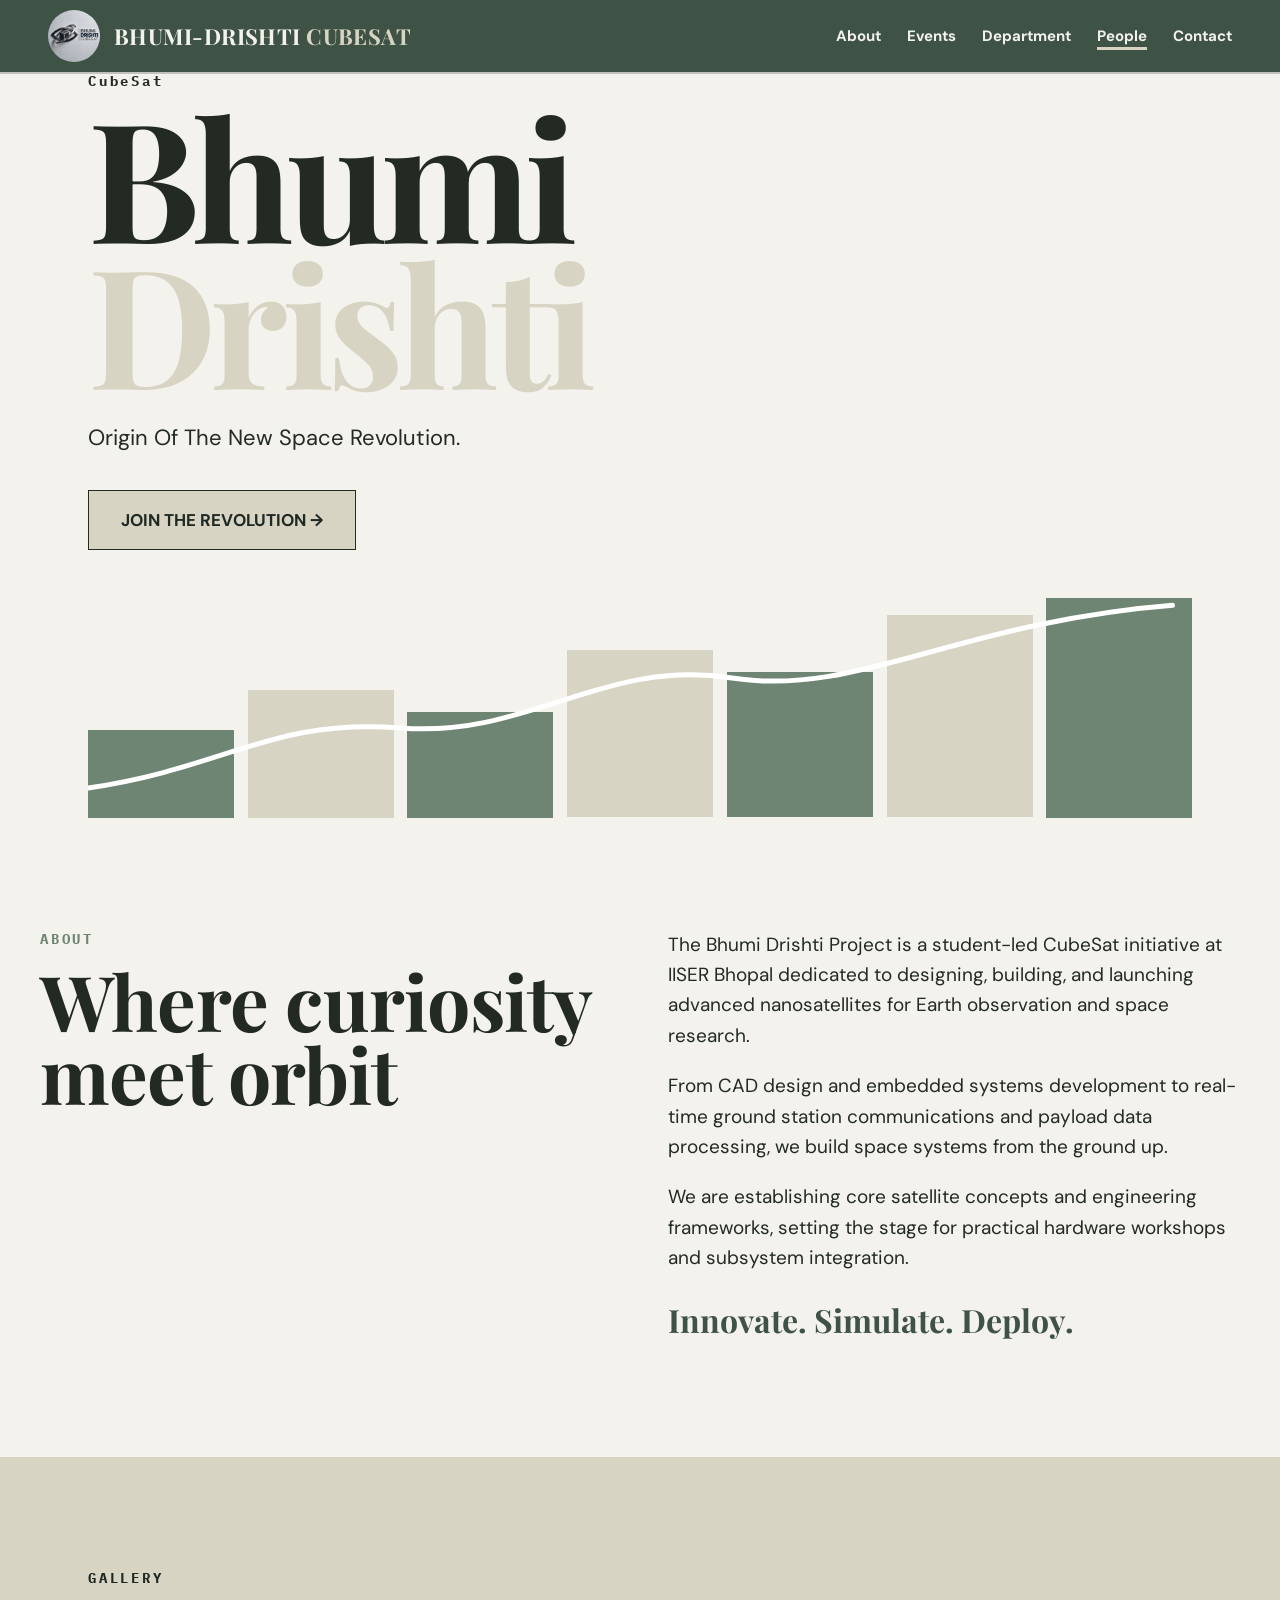
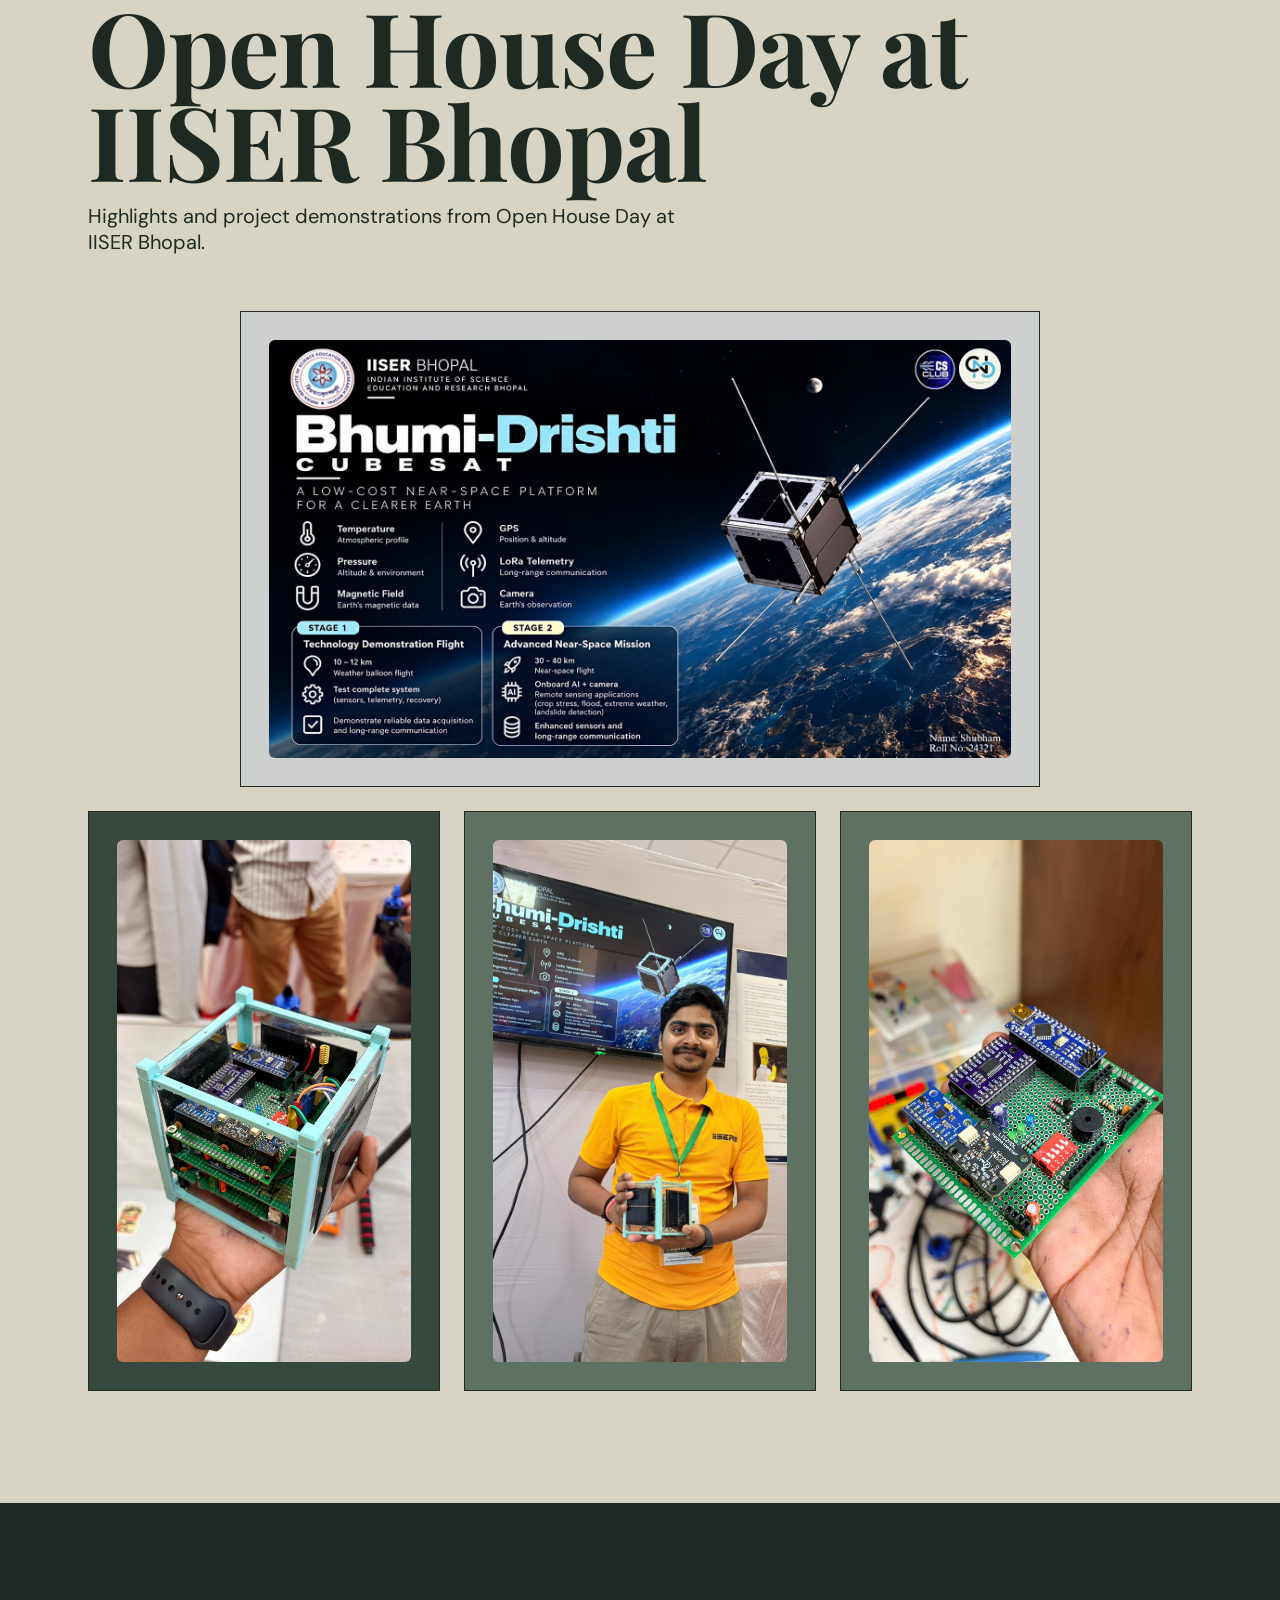
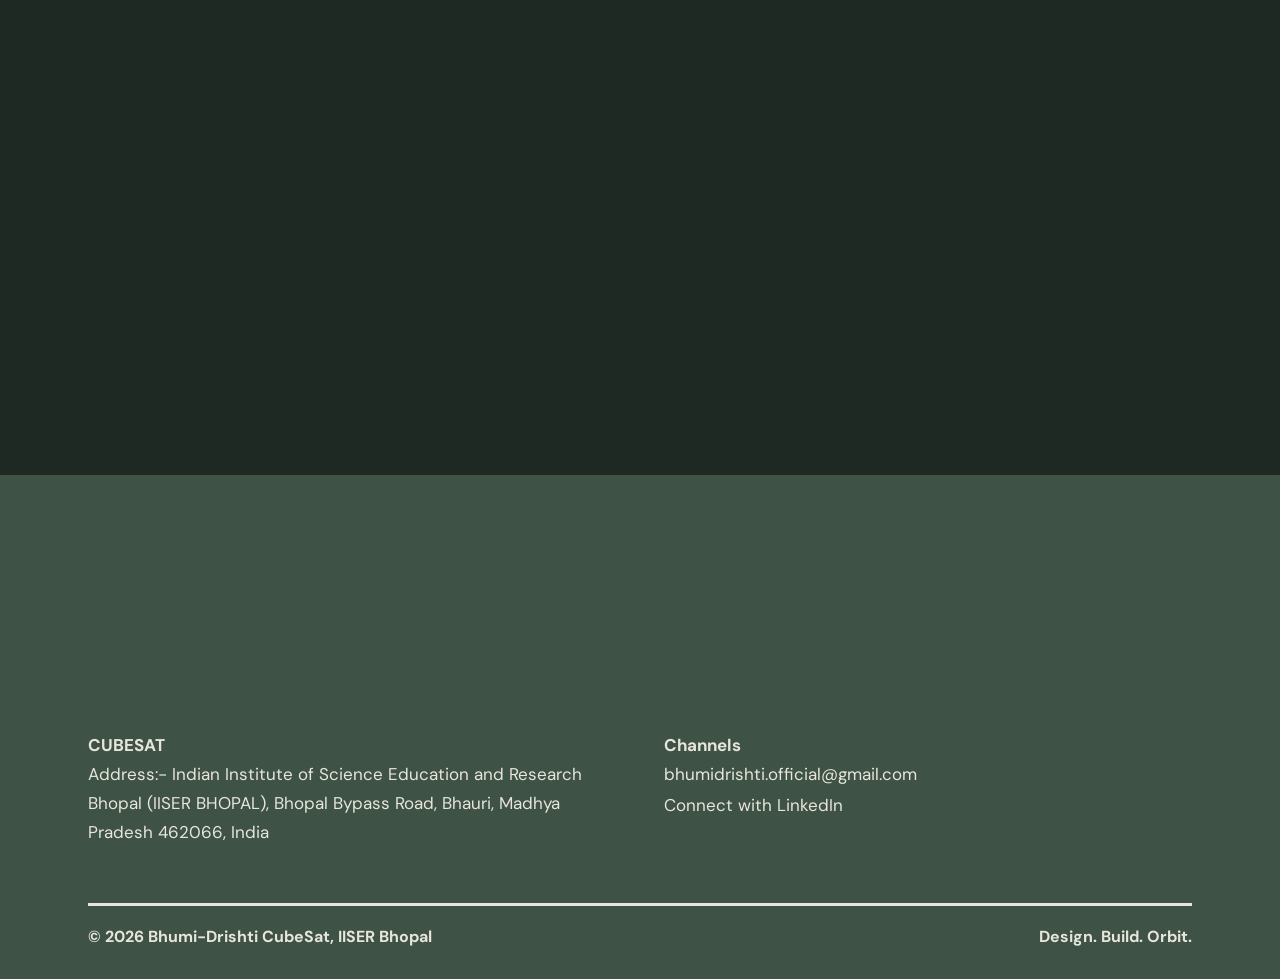
==== index.html @ 4da1ac04 "Refactor navigation bar and update links Updated navigation bar and links for better structure." ====
<!doctype html>
<html lang="en">
<head>
<meta charset="utf-8">
<meta name="viewport" content="width=device-width, initial-scale=1">
<title>Bhumi Drishti | CUBESAT</title>
<meta name="description" content="Official website of the Bhumi Drishti CubeSat Project by the students of IISER Bhopal.">
<link rel="icon" href="bhumidrishtilogo.png">
<link rel="preconnect" href="https://fonts.googleapis.com">
<link rel="stylesheet" href="https://fonts.googleapis.com/css2?family=DM+Sans:wght@400;500;700&family=IBM+Plex+Mono:wght@500;600&family=Playfair+Display:wght@700;900&display=swap">
<link rel="stylesheet" href="style.css?v=6">
</head>
<body>
<div id="page">
<header class="nav-bar">
  <a class="brand" href="index.html"><img src="bhumidrishtilogo.png" alt="Bhumi Drishti CubeSat"><span>BHUMI-DRISHTI <em>CUBESAT</em></span></a>
  <button id="burger" class="burger" type="button" aria-label="Open menu" aria-expanded="false" aria-controls="siteNav"><span></span><span></span><span></span></button>
  <nav class="nav" id="siteNav">
    <a href="index.html#about">About</a><a href="index.html#initiatives">Events</a><a href="index.html#department">Department</a><a href="people.html" class="active" aria-current="page">People</a><a href="#contact">Contact</a>
  </nav>
</header>

<main id="top">
  <div class="wrap">
    <div class="eyebrow">CubeSat</div>
    <h1><span class="h1a">Bhumi</span><br><span class="h1a accent">Drishti</span></h1>
    <p class="lead">Origin Of The New Space Revolution.</p>
    <a class="btn" href="#about">JOIN THE REVOLUTION →</a>
  </div>
  <div class="chart wrap" aria-hidden="true">
    <i style="--bh:40%"></i><i style="--bh:58%"></i><i style="--bh:48%"></i><i style="--bh:76%"></i><i style="--bh:66%"></i><i style="--bh:92%"></i><i style="--bh:100%"></i>
    <svg viewBox="0 0 1200 220" preserveAspectRatio="none"><path d="M0 190 C150 170 200 120 340 130 S560 60 700 80 S950 20 1200 6" fill="none" stroke-width="5" stroke-linecap="round"/></svg>
  </div>
</section>


<section id="about" class="sec wrap about">
  <div class="rv">
    <div class="eyebrow red">ABOUT</div>
    <h2>Where curiosity meet orbit</mark></h2>
  </div>
  <div class="rv copy">
    <p>The Bhumi Drishti Project is a student-led CubeSat initiative at IISER Bhopal dedicated to designing, building, and launching advanced nanosatellites for Earth observation and space research.</p>
    <p>From CAD design and embedded systems development to real-time ground station communications and payload data processing, we build space systems from the ground up.</p>
    <p>We are establishing core satellite concepts and engineering frameworks, setting the stage for practical hardware workshops and subsystem integration.</p>
    <p class="slogan">Innovate. Simulate. Deploy.</p>
  </div>
</section>

<section id="initiatives" class="sec band-accent">
        <div class="wrap">
          <div class="eyebrow rv">GALLERY</div>
          <h2 class="big rv">Open House Day at IISER Bhopal</h2>
          <p class="rv sub">Highlights and project demonstrations from Open House Day at IISER Bhopal.</p>
          <div class="grid">
            <div class="card rv k0" style="grid-column: 1 / -1; justify-self: center; max-width: 800px; width: 100%;">
              <img src="openhouse01.png" alt="Bhumi Drishti CubeSat display at IISER Bhopal Open House Day" style="width: 100%; height: auto; border-radius: 6px;">
            </div>
            <div class="card rv k1">
              <img src="openhouse02.png" alt="Open House Day exhibit photo 2" style="width: 100%; height: auto; border-radius: 6px;">
            </div>
            <div class="card rv k2">
              <img src="openhouse03.png" alt="Open House Day exhibit photo 3" style="width: 100%; height: auto; border-radius: 6px;">
            </div>
            <div class="card rv k2">
              <img src="openhouse04.png" alt="Open House Day exhibit photo 4" style="width: 100%; height: auto; border-radius: 6px;">
            </div>
          </div>
      </section>

<section id="department" class="sec band-dark">
  <div class="wrap dept">
   <div class="rv">
          <div class="eyebrow gold">DEPARTMENT</div>
          <h2>EECS at <span class="hot">IISER Bhopal</span></h2>
          <p>Supporting advanced student projects and technical research, the department encourages practical engineering innovation from foundational design to hardware implementation.</p>
          <p>It provides specialized training and research opportunities in computer science, electronics, signal processing, and space technology applications.</p>
          <a class="btn alt" href="https://eecs.iiserb.ac.in/">OFFICIAL DEPARTMENT SITE →</a>
        </div>
      </div>
    </section>
</main>

<footer id="contact" class="foot">
      <div class="wrap">
        <div class="rv hello">
          <div class="big">Bhumi Drishti</div>
          <img src="bhumidrishtilogo.png" alt="Bhumi Drishti project logo">
        </div>
        <div class="cols">
          <div><strong>CUBESAT</strong><br>Address:- Indian Institute of Science Education and Research Bhopal (IISER BHOPAL), Bhopal Bypass Road, Bhauri, Madhya Pradesh 462066, India</div>
          <div class="links">
            <strong>Channels</strong>
            <a href="bhumidrishti.official@gmail.com">bhumidrishti.official@gmail.com</a>
            <a href="https://www.linkedin.com/company/bhumi-drishti-cubesat/home/">Connect with LinkedIn</a>
          </div>
        </div>
        <div class="legal">
          <span>© 2026 Bhumi-Drishti CubeSat, IISER Bhopal</span>
          <span>Design. Build. Orbit.</span>
        </div>
      </div>
    </footer>
</div>
<script>
/* Burger menu: self-contained so it works regardless of script.js version */
(function () {
  var burger = document.getElementById('burger');
  var nav = document.getElementById('siteNav');
  if (!burger || !nav) return;
  function setMenu(open) {
    burger.classList.toggle('open', open);
    nav.classList.toggle('open', open);
    burger.setAttribute('aria-expanded', open ? 'true' : 'false');
    burger.setAttribute('aria-label', open ? 'Close menu' : 'Open menu');
  }
  burger.addEventListener('click', function () { setMenu(!nav.classList.contains('open')); });
  nav.addEventListener('click', function (e) { if (e.target.closest && e.target.closest('a')) setMenu(false); });
  document.addEventListener('keydown', function (e) { if (e.key === 'Escape') setMenu(false); });
  window.addEventListener('resize', function () { if (window.innerWidth > 800) setMenu(false); });
})();
</script>
<script src="script.js?v=6"></script>
</body>
</html>
---- style.css ----
/* ===== Tokens: Sage & Sand ===== */
:root{
  --bg:#F3F2EC;--ink:#232A24;--p:#3E5245;--pt:#F3F2EC;--a:#D8D4C3;--h:#6F8574;--ht:#fff;--d:#1F2923;--dt:#E8E6DC;
  --fbg:#3E5245;--fbt:#E8E6DC;--sc:rgba(35,42,36,.22);
  --fd:'Playfair Display',Georgia,serif;--fb:'DM Sans',system-ui,sans-serif;--fm:'IBM Plex Mono',ui-monospace,monospace;
  --bw:1px;--tr:-.01em;--dw:700;
  --eo:cubic-bezier(.23,1,.32,1);--eio:cubic-bezier(.77,0,.175,1);--drawer:cubic-bezier(.32,.72,0,1);
}

/* ===== Base ===== */
*{box-sizing:border-box}
html{scroll-behavior:smooth;scroll-padding-top:84px}
body{margin:0;font-family:var(--fb);background:var(--bg);color:var(--ink)}
#page{overflow-x:clip}
a{color:inherit}
:focus-visible{outline:3px solid var(--a);outline-offset:3px}
.wrap{max-width:1200px;margin:0 auto;padding:0 48px}
.eyebrow{font-family:var(--fm);font-weight:700;letter-spacing:.2em;font-size:14px}
.eyebrow.red{color:var(--h)}.eyebrow.gold{color:var(--a)}
h1,h2,h3{font-family:var(--fd);font-weight:var(--dw);letter-spacing:var(--tr);margin:0}
.sec{padding:112px 0}

/* ===== Press feedback (every pressable element) ===== */
.btn,.plinks a,.burger{transition:transform 160ms var(--eo),background-color 150ms ease,color 150ms ease}
.btn:active,.plinks a:active,.burger:active{transform:scale(.97)}

/* ===== Nav ===== */
.nav-bar{position:sticky;top:0;z-index:100;background:var(--p);color:var(--pt);padding:10px 48px;display:flex;flex-wrap:wrap;gap:12px;align-items:center;justify-content:space-between;box-shadow:0 2px 0 rgba(0,0,0,.2)}
.brand{display:flex;align-items:center;gap:14px;text-decoration:none;font-family:var(--fd);font-weight:var(--dw);font-size:22px;letter-spacing:.02em}
.brand img{width:52px;height:52px;border-radius:50%;display:block}
.brand em{color:var(--a);font-style:normal}
.nav{display:flex;flex-wrap:wrap;gap:26px;align-items:center;font-weight:700;font-size:15px}
.nav a{text-decoration:none;position:relative}
.nav a::after{content:"";position:absolute;left:0;bottom:-4px;height:3px;width:100%;background:var(--a);transform:scaleX(0);transform-origin:left;transition:transform 150ms var(--eo)}
.nav a.active::after{transform:scaleX(1)}
.burger{display:none;width:48px;height:48px;padding:0;background:transparent;border:var(--bw) solid currentColor;color:inherit;cursor:pointer;flex-direction:column;justify-content:center;align-items:center;gap:6px}
.burger span{display:block;width:24px;height:3px;background:currentColor;transition:transform 200ms var(--eo),opacity 120ms ease}
.burger.open span:nth-child(1){transform:translateY(9px) rotate(45deg)}
.burger.open span:nth-child(2){opacity:0}
.burger.open span:nth-child(3){transform:translateY(-9px) rotate(-45deg)}

/* ===== Hero ===== */
.hero {
    background: var(--p);
    color: var(--pt);
    position: relative;
    padding: 72px 0 0;
    overflow: hidden;
}

.hero-logo {
    position: absolute;
    right: 20px;
    top: 50%;
    transform: translateY(-50%);
    width: clamp(220px, 25vw, 380px);
    height: clamp(220px, 25vw, 380px);
    border-radius: 50%;
    border: 8px solid var(--h);
    overflow: hidden;
    z-index: 1;
}

.hero-logo {
  display: none;
}

.hero .wrap {
    position: relative;
    z-index: 2;
}

h1 {
    margin-top: 12px;
    font-size: clamp(64px, 13vw, 184px);
    line-height: .88;
    letter-spacing: -.04em;
}

.accent {
    color: var(--a);
}

.h1a {
    display: inline-block;
    animation: rise 700ms var(--eo) both;
}

.h1a.accent {
    animation-delay: 80ms;
}

.lead {
    max-width: 560px;
    font-size: 22px;
    line-height: 1.4;
    margin: 28px 0 36px;
    animation: rise 700ms var(--eo) 160ms both;
}

.hero .btn {
    animation: rise 700ms var(--eo) 240ms both;
}

.btn {
    display: inline-block;
    background: var(--a);
    color: var(--d);
    font-weight: 700;
    padding: 18px 32px;
    border: var(--bw) solid var(--ink);
    text-decoration: none;
    font-size: 17px;
}

.btn.alt {
    background: var(--p);
    color: var(--pt);
    border-color: var(--a);
    padding: 16px 28px;
    font-size: 15px;
}

.chart {
    position: relative;
    margin-top: 48px;
    height: 220px;
    display: flex;
    align-items: flex-end;
    gap: 14px;
}

.chart i {
    flex: 1;
    height: var(--bh);
    background: var(--h);
    transform-origin: bottom;
    animation: grow 800ms var(--eo) both;
}

.chart i:nth-child(even) {
    background: var(--a);
}

.chart i:nth-child(2) { animation-delay: 60ms; }
.chart i:nth-child(3) { animation-delay: 120ms; }
.chart i:nth-child(4) { animation-delay: 180ms; }
.chart i:nth-child(5) { animation-delay: 240ms; }
.chart i:nth-child(6) { animation-delay: 300ms; }
.chart i:nth-child(7) { animation-delay: 360ms; }

.chart svg {
    position: absolute;
    inset: 0 48px;
    width: calc(100% - 96px);
    height: 100%;
}

.chart path {
    stroke: #fff;
    stroke-dasharray: 1200;
    stroke-dashoffset: 1200;
    animation: draw 1800ms var(--eio) 500ms forwards;
}
/* ===== About ===== */
.about{display:flex;flex-wrap:wrap;gap:56px}
.about>div{flex:1 1 360px}
h2{font-size:clamp(44px,6vw,96px);line-height:.95;margin-top:16px}
mark{background:var(--a);color:var(--d);padding:0 10px}
.copy{font-size:19px;line-height:1.6}
.copy p{margin:0 0 20px}
.copy .slogan{font-family:var(--fd);font-weight:var(--dw);font-size:32px;color:var(--p);margin:0}

/* ===== Initiatives ===== */
.band-accent{background:var(--a);color:var(--d)}
.big{font-family:var(--fd);font-weight:var(--dw);font-size:clamp(48px,8vw,120px);line-height:.92;letter-spacing:var(--tr);margin:12px 0 16px}
.sub{font-size:20px;max-width:620px;margin:0 0 56px}
.grid{display:grid;grid-template-columns:repeat(auto-fit,minmax(260px,1fr));gap:24px}
.card,.pcard{position:relative;isolation:isolate;border:var(--bw) solid var(--ink);transition:transform 200ms var(--eo)}
.card::before,.pcard::before{content:"";position:absolute;inset:0;z-index:-1;background:var(--sc);transition:transform 200ms var(--eo)}
.card{padding:28px;min-height:230px;display:flex;flex-direction:column;gap:10px}
.card small{font-family:var(--fm);font-weight:700;font-size:13px;letter-spacing:.14em}
.card h3{font-size:30px;line-height:1}
.card p{margin:0;font-size:16px;line-height:1.5}
.k0{background:#fff;color:var(--ink)}.k1{background:var(--p);color:var(--pt)}.k2{background:var(--h);color:var(--ht)}.k3{background:var(--d);color:var(--a)}

/* ===== Department ===== */
.band-dark{background:var(--d);color:var(--dt)}
.dept{display:flex;flex-wrap:wrap;gap:56px;align-items:center}
.dept>div{flex:1 1 360px}
.dept h2{margin-bottom:24px}.hot{color:var(--h)}
.dept p{font-size:18px;line-height:1.6;margin:0 0 16px}.dept .btn{margin-top:16px}
.stats{display:grid;grid-template-columns:repeat(2,minmax(0,1fr));gap:20px}
.stat{padding:32px 24px;font-weight:700}
.stat b{display:block;font-family:var(--fd);font-weight:var(--dw);font-size:56px;line-height:1}
.s1{background:var(--a);color:var(--d)}.s2{background:var(--h);color:var(--ht)}
.s3{background:var(--p);color:var(--pt);grid-column:span 2}

/* ===== Footer ===== */
.foot{background:var(--fbg);color:var(--fbt);padding:88px 0 32px}
.hello{display:flex;flex-wrap:wrap;align-items:center;gap:32px}
.hello .big{margin:0;font-size:clamp(56px,10vw,150px);line-height:.9;letter-spacing:-.04em}
.hello img{width:120px;height:120px;border-radius:50%;border:4px solid currentColor;animation:spin 40s linear infinite}
.cols{display:flex;flex-wrap:wrap;gap:48px;margin-top:48px;font-size:17px;line-height:1.7}
.cols>div{flex:1 1 260px}
.links{display:flex;flex-direction:column}
.links a{text-decoration:none;width:max-content;border-bottom:2px solid transparent;transition:border-color 150ms ease}
.legal{margin-top:56px;padding-top:20px;border-top:3px solid currentColor;display:flex;flex-wrap:wrap;justify-content:space-between;gap:12px;font-weight:700}

/* ===== People ===== */
.page-hero{background:var(--p);color:var(--pt);padding:88px 0 72px;overflow:hidden}
.page-hero h1{font-size:clamp(72px,16vw,220px)}
.grp{padding-top:88px}
.gt{font-size:clamp(36px,5vw,64px);margin:0 0 32px;padding-bottom:12px;border-bottom:var(--bw) solid var(--ink)}
.pgrid{display:grid;grid-template-columns:repeat(auto-fill,minmax(260px,1fr));gap:24px}
.pgrid.one{grid-template-columns:minmax(0,1fr)}
.pgrid.two{grid-template-columns:repeat(auto-fit,minmax(340px,1fr))}
.pcard{background:#fff;display:flex;flex-direction:column}
.pcard.wide{flex-direction:row;flex-wrap:wrap}
.ava{position:relative;aspect-ratio:1/1;overflow:hidden;border-bottom:var(--bw) solid var(--ink);display:flex;align-items:center;justify-content:center;font-family:var(--fd);font-weight:var(--dw);font-size:64px}
.pcard.wide .ava{flex:0 0 220px;border-bottom:0;border-right:var(--bw) solid var(--ink)}
.a0 .ava{background:var(--a);color:var(--d)}.a1 .ava{background:var(--h);color:var(--ht)}.a2 .ava{background:var(--p);color:var(--pt)}
.ava img{position:absolute;inset:0;width:100%;height:100%;object-fit:cover;transition:transform 250ms var(--eo)}
.pbody{padding:22px;display:flex;flex-direction:column;gap:8px;flex:1 1 220px}
.pbody small{font-family:var(--fm);font-weight:700;font-size:12px;letter-spacing:.14em;color:var(--p)}
.pbody h3{font-size:26px;line-height:1.05}
.pbody p{margin:0;font-size:15.5px;line-height:1.5;flex:1;letter-spacing:0;font-family:var(--fb);font-weight:400}
.plinks{display:flex;flex-wrap:wrap;gap:8px;margin-top:8px}
.plinks a{font-weight:700;font-size:13px;text-decoration:none;padding:7px 12px;border:2px solid var(--ink)}
.grp:last-of-type{padding-bottom:112px}

/* ===== Hover: only on devices that really hover ===== */
@media (hover:hover) and (pointer:fine){
  .btn:hover{transform:translate(-3px,-3px)}
  .btn:active{transform:translate(-3px,-3px) scale(.97)}
  .nav a:hover::after{transform:scaleX(1)}
  .card:hover,.pcard:hover{transform:translate(-4px,-4px)}
  .card:hover::before,.pcard:hover::before{transform:translate(8px,8px)}
  .pcard:hover .ava img{transform:scale(1.05)}
  .plinks a:hover{background:var(--ink);color:#fff}
  .links a:hover{border-color:currentColor}
}

/* ===== Scroll reveal (transition, so it can be interrupted) ===== */
.js .rv{opacity:0;transform:translateY(16px);transition:opacity 450ms var(--eo) calc(var(--i,0)*60ms),transform 450ms var(--eo) calc(var(--i,0)*60ms)}
.js .rv.in{opacity:1;transform:none}

@keyframes grow{from{transform:scaleY(.04)}to{transform:scaleY(1)}}
@keyframes draw{to{stroke-dashoffset:0}}
@keyframes spin{to{transform:rotate(360deg)}}
@keyframes rise{from{opacity:0;transform:translateY(32px)}to{opacity:1;transform:none}}
@keyframes fade{from{opacity:0}to{opacity:1}}

/* ===== Small screens: burger panel (transform + opacity only) ===== */
@media (max-width:800px){
  .burger{display:flex;flex:0 0 auto;margin-left:auto}
  .nav-bar{flex-wrap:wrap;align-items:center}
  .brand{flex:1 1 0;min-width:0;font-size:15px;line-height:1.15}
  .brand img{width:44px;height:44px}
  html{scroll-padding-top:72px}
  .nav{position:absolute;top:100%;left:0;right:0;flex-direction:column;align-items:stretch;gap:0;padding:4px 24px 20px;background:var(--p);box-shadow:0 18px 30px rgba(0,0,0,.25);
    transform-origin:top right;opacity:0;transform:translateY(-8px) scale(.98);visibility:hidden;pointer-events:none;
    transition:opacity 150ms var(--eo),transform 150ms var(--eo),visibility 0s 150ms}
  .nav.open{opacity:1;transform:none;visibility:visible;pointer-events:auto;transition:opacity 220ms var(--drawer),transform 220ms var(--drawer),visibility 0s}
  .nav>*{opacity:0;transform:translateY(-6px);transition:opacity 120ms ease,transform 120ms var(--eo)}
  .nav.open>*{opacity:1;transform:none;transition:opacity 220ms var(--eo) var(--d,0ms),transform 220ms var(--eo) var(--d,0ms)}
  .nav>:nth-child(1){--d:40ms}.nav>:nth-child(2){--d:80ms}.nav>:nth-child(3){--d:120ms}.nav>:nth-child(4){--d:160ms}.nav>:nth-child(5){--d:200ms}.nav>:nth-child(6){--d:240ms}
  .nav a{padding:16px 4px;font-size:20px;border-top:2px solid rgba(255,255,255,.25)}
  .nav a::after{display:none}
  .nav   .pcard.wide .ava{flex:1 1 100%;border-right:0;border-bottom:var(--bw) solid var(--ink);aspect-ratio:16/10}
  .pgrid.two{grid-template-columns:minmax(0,1fr)}
}
@media (max-width:700px){.wrap{padding:0 24px}.nav-bar{padding:10px 24px}.hero-logo{width:300px;height:300px;right:-120px}}

/* ===== Reduced motion: keep fades, drop movement ===== */
@media (prefers-reduced-motion:reduce){
  *,*::before,*::after{animation-duration:.01ms!important;animation-iteration-count:1!important}
  html{scroll-behavior:auto}
  .hero-logo img,.hello img{animation:none!important}
  .chart path{stroke-dashoffset:0;animation:none}
  .h1a,.lead,.hero .btn{animation:fade 200ms ease both}
  .js .rv{transform:none;transition:opacity 200ms ease}
  .card:hover,.pcard:hover,.btn:hover{transform:none}
  .card:hover::before,.pcard:hover::before{transform:none}
}
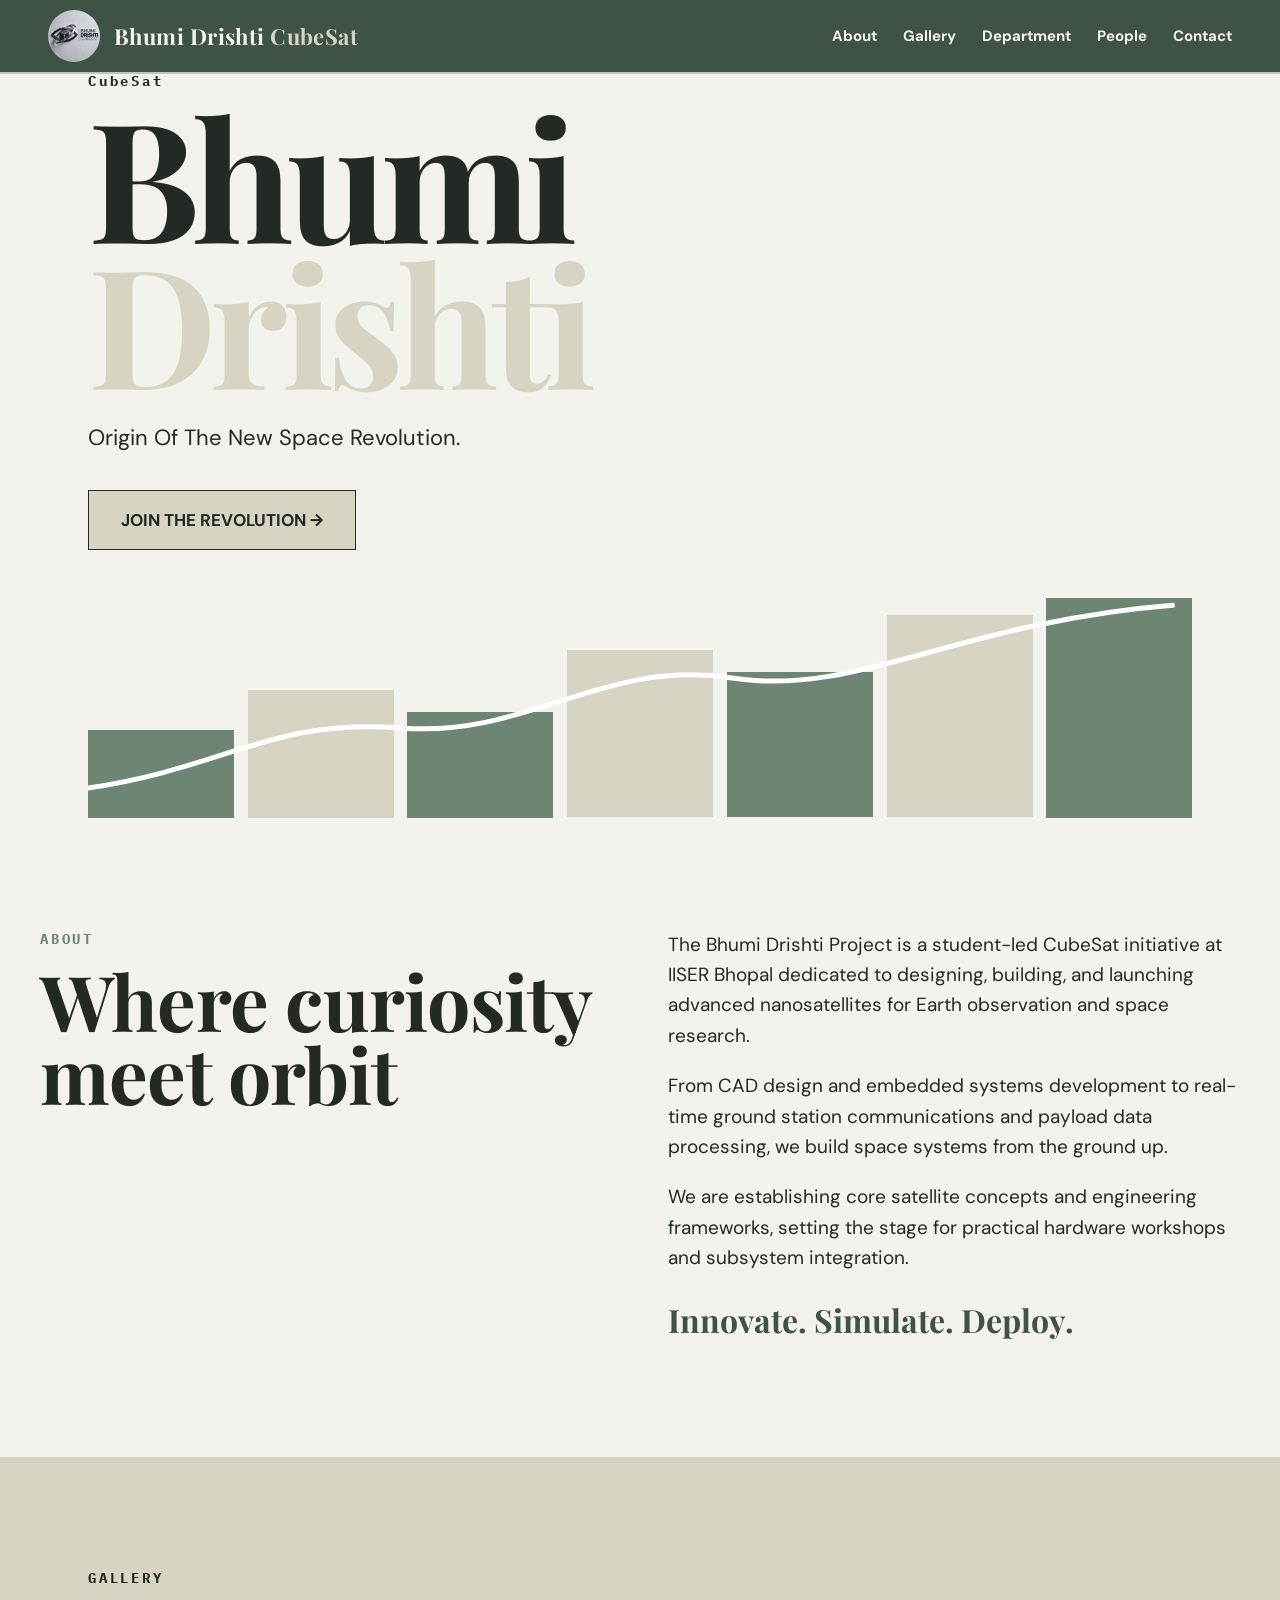
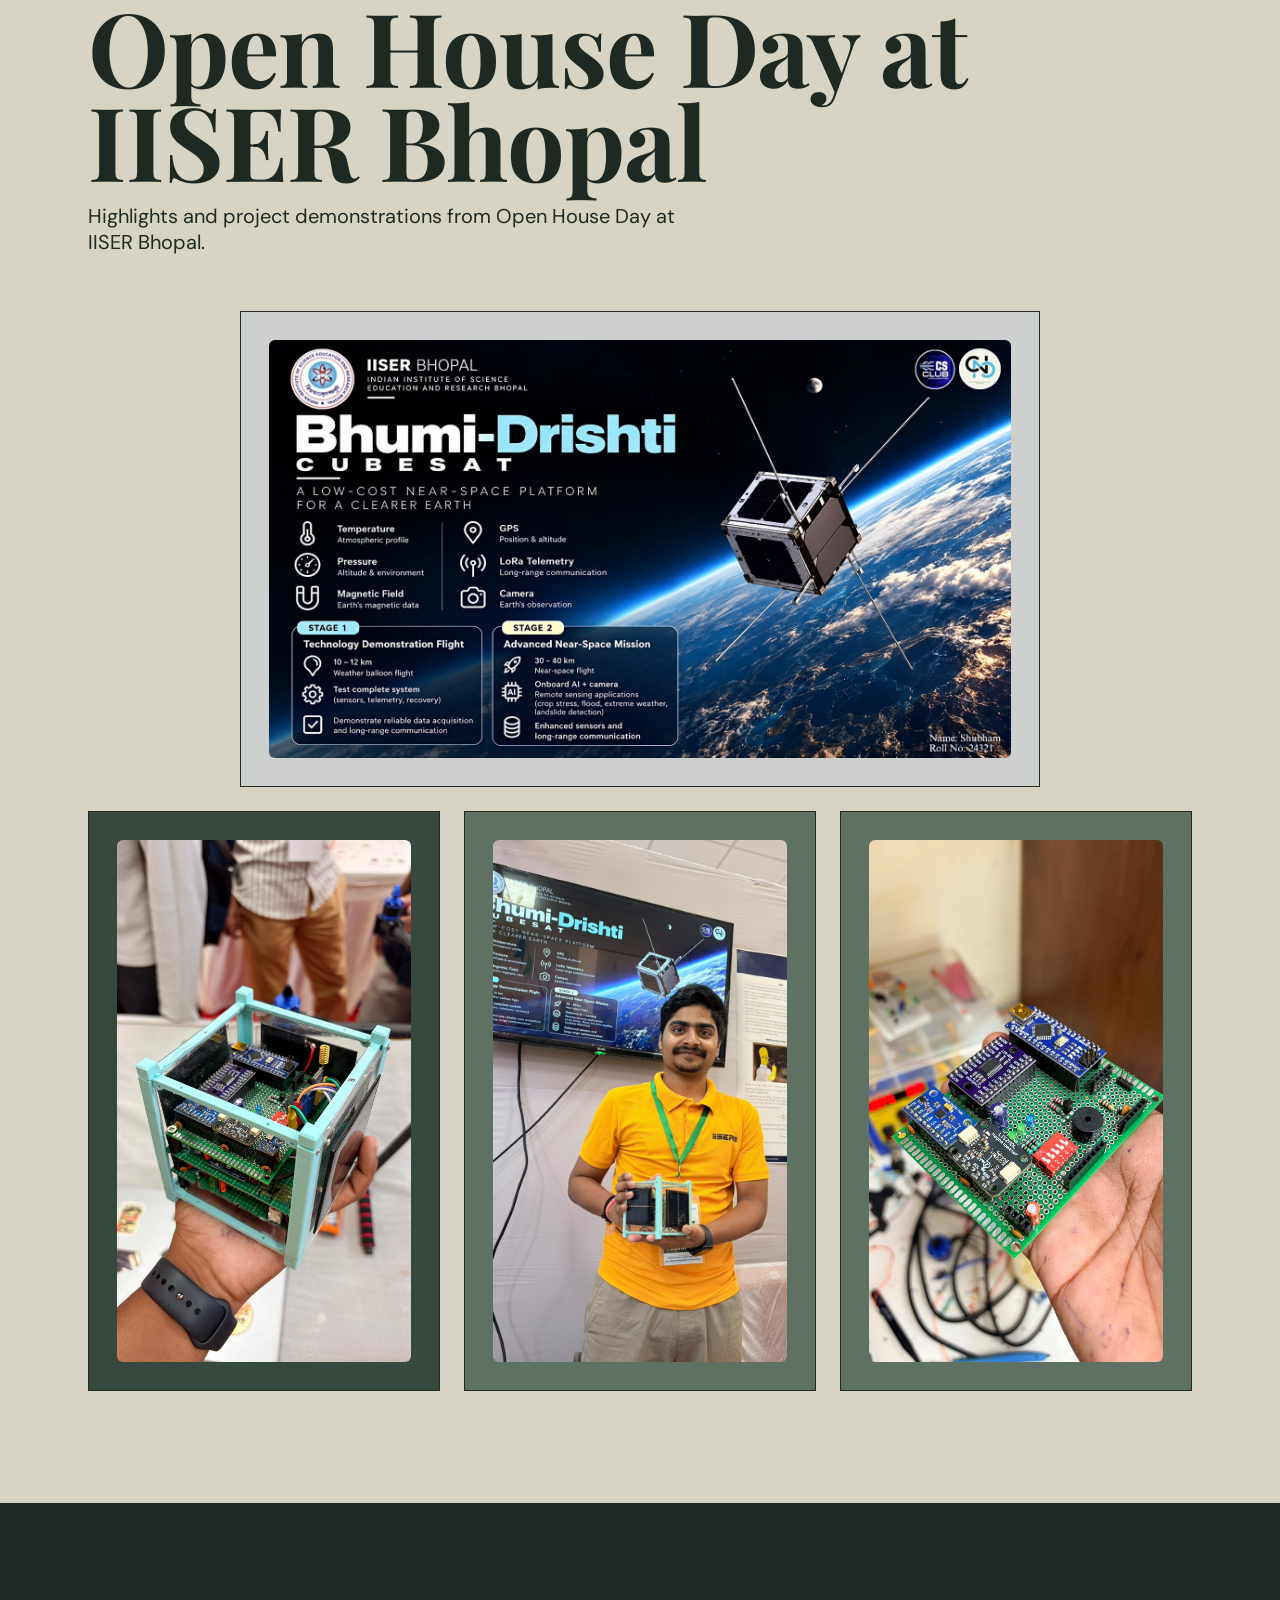
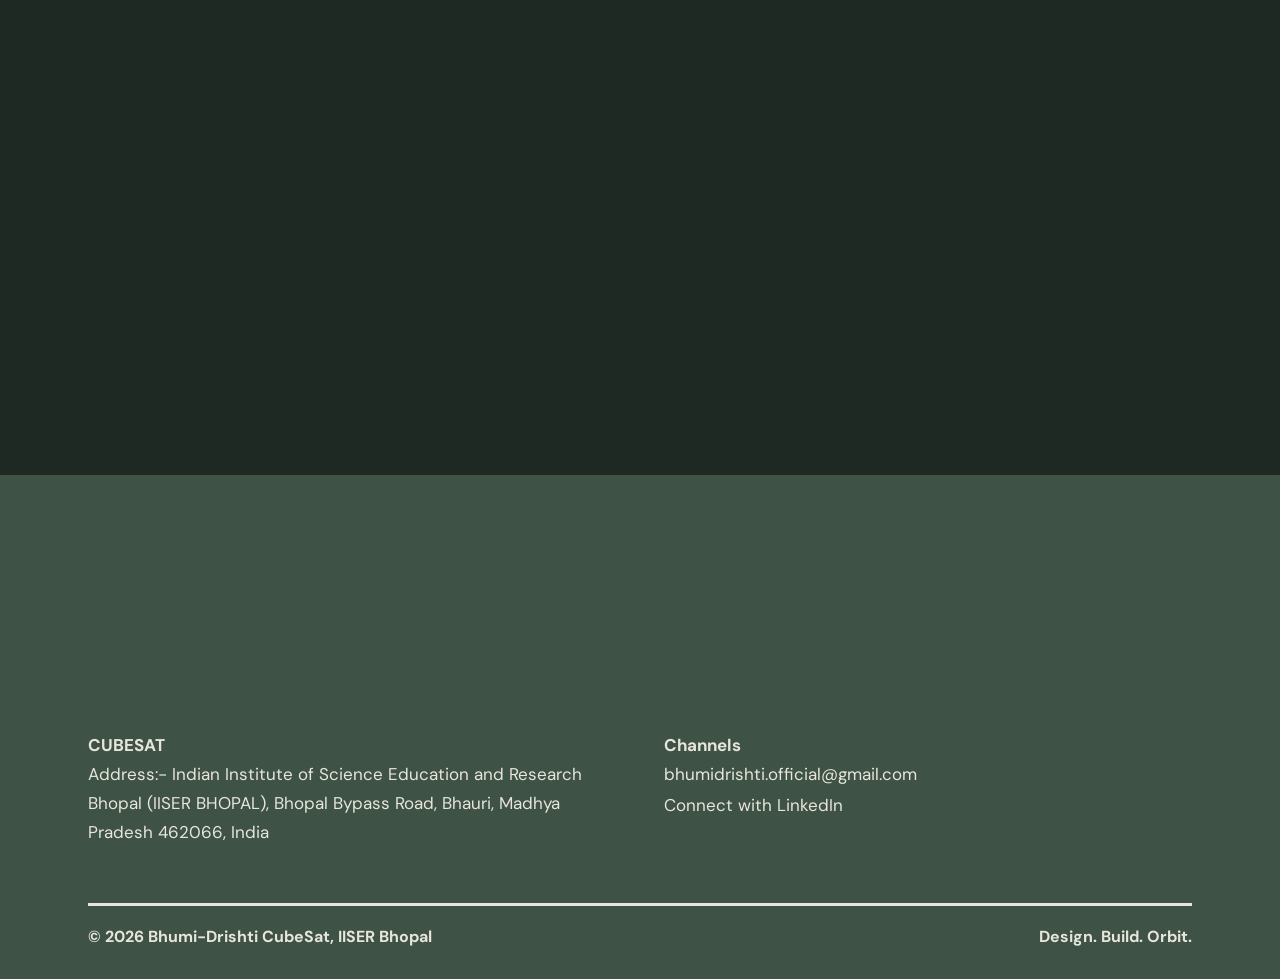
==== commit 22aa9af5: "Update index.html" ====
--- a/index.html
+++ b/index.html
@@ -12,11 +12,12 @@
 </head>
 <body>
 <div id="page">
+
 <header class="nav-bar">
-  <a class="brand" href="index.html"><img src="bhumidrishtilogo.png" alt="Bhumi Drishti CubeSat"><span>BHUMI-DRISHTI <em>CUBESAT</em></span></a>
+  <a class="brand" href="#top"><img src="bhumidrishtilogo.png" alt="Bhumi Drishti CubeSat project IISER logo"><span>Bhumi Drishti <em>CubeSat</em></span></a>
   <button id="burger" class="burger" type="button" aria-label="Open menu" aria-expanded="false" aria-controls="siteNav"><span></span><span></span><span></span></button>
   <nav class="nav" id="siteNav">
-    <a href="index.html#about">About</a><a href="index.html#initiatives">Events</a><a href="index.html#department">Department</a><a href="people.html" class="active" aria-current="page">People</a><a href="#contact">Contact</a>
+    <a href="#about">About</a><a href="#initiatives">Gallery</a><a href="#department">Department</a><a href="people.html">People</a><a href="#contact">Contact</a>
   </nav>
 </header>
 
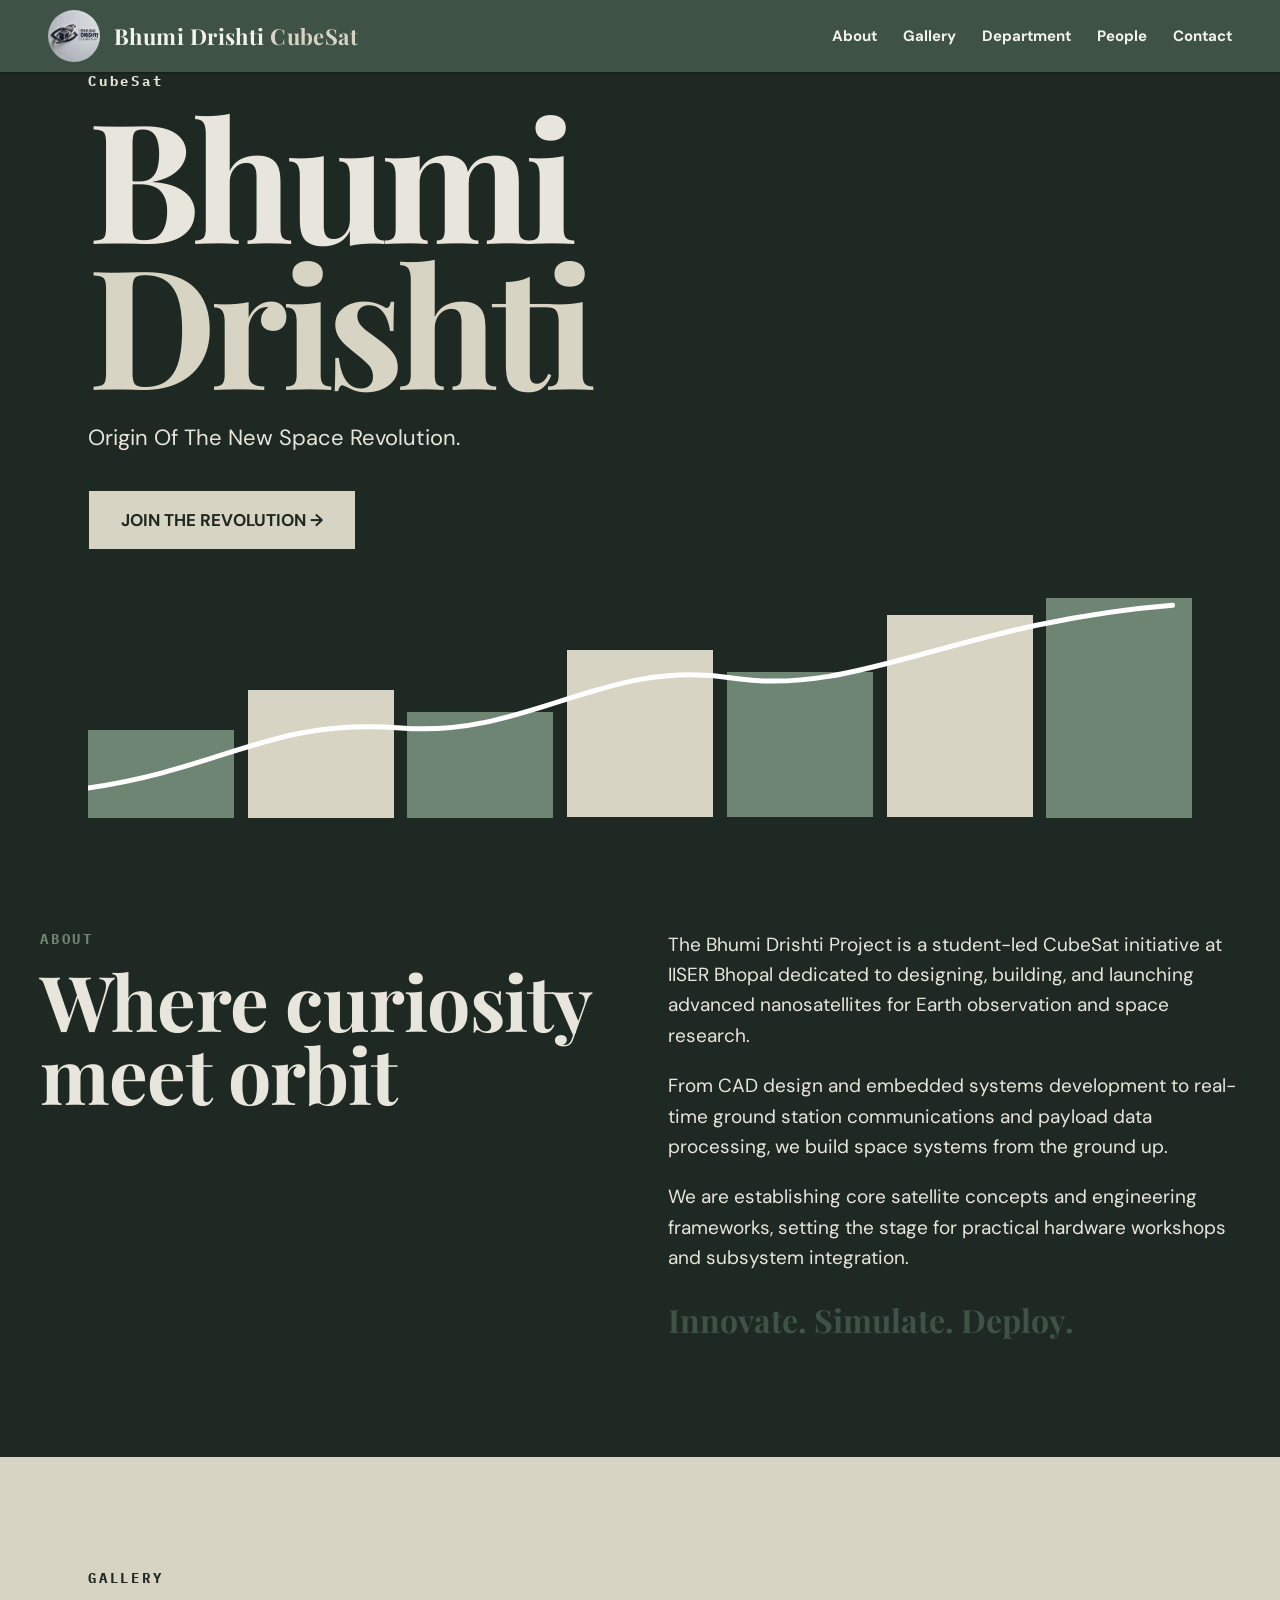
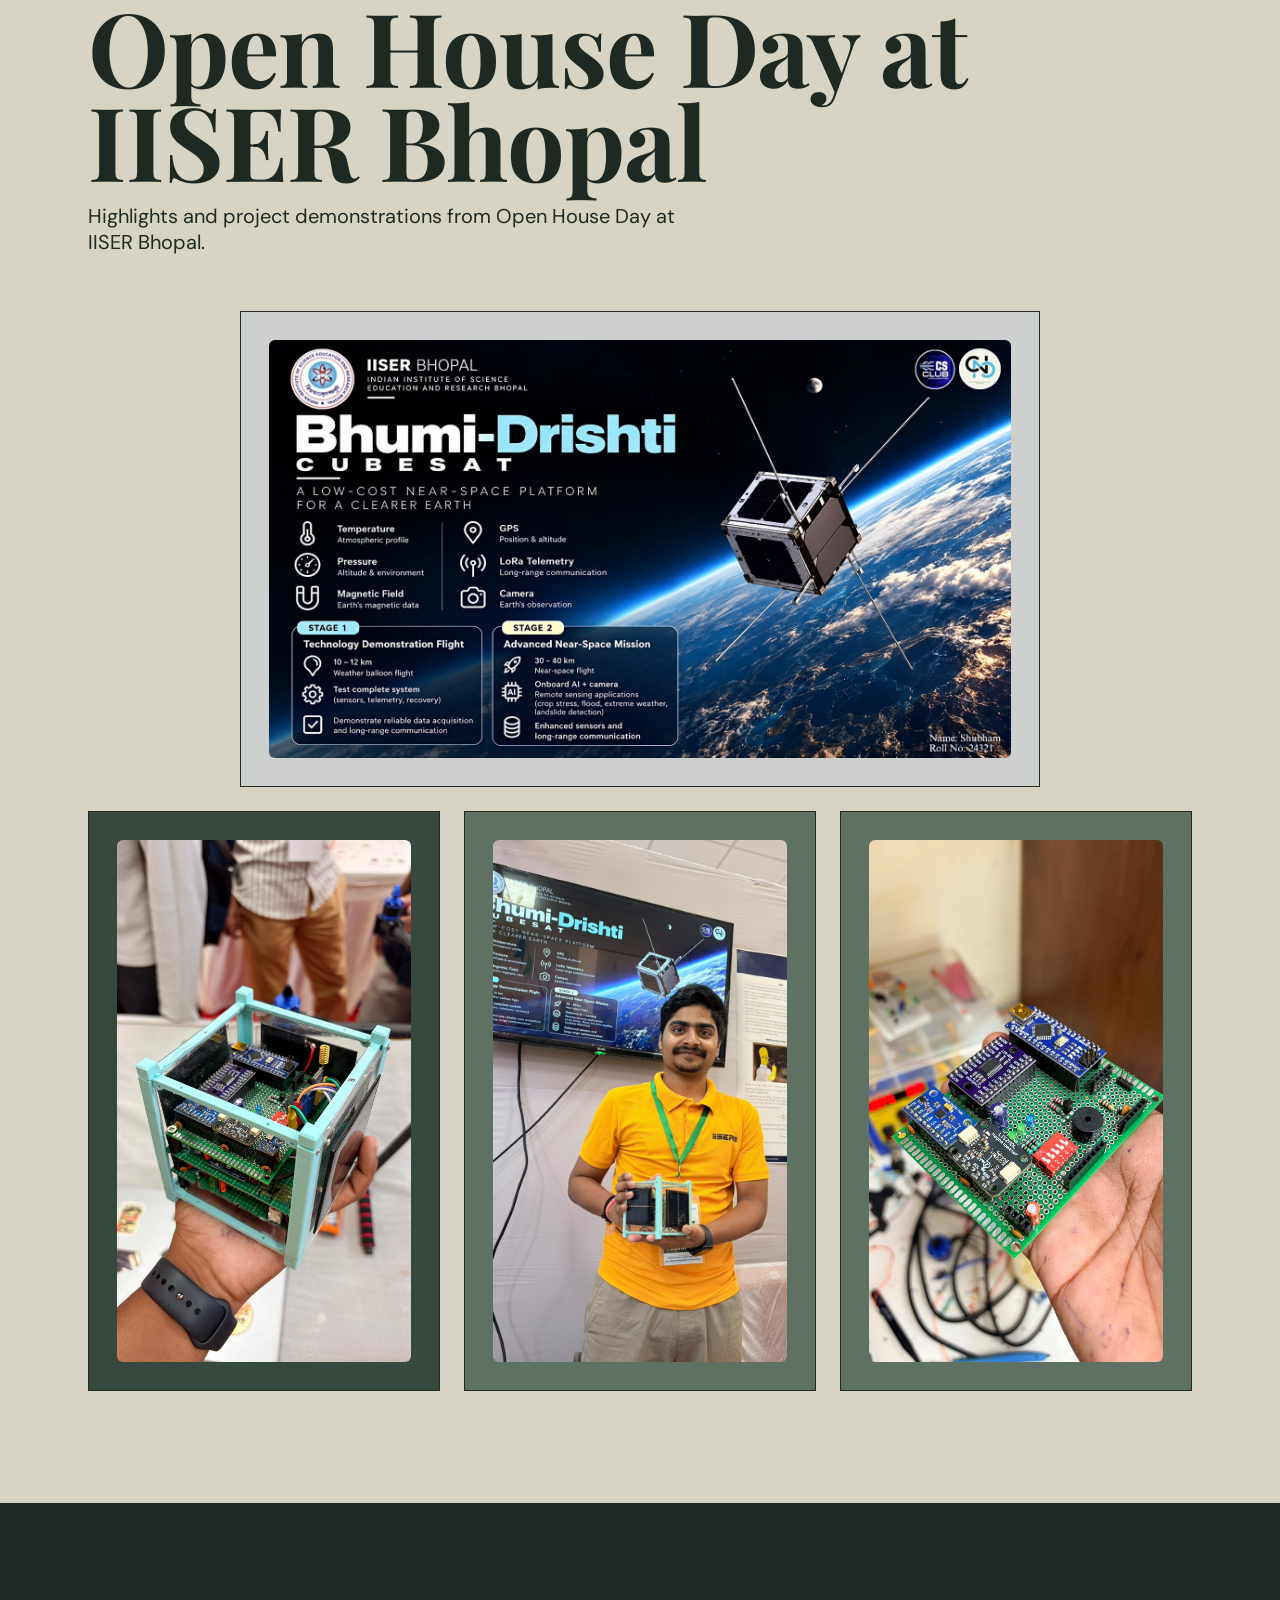
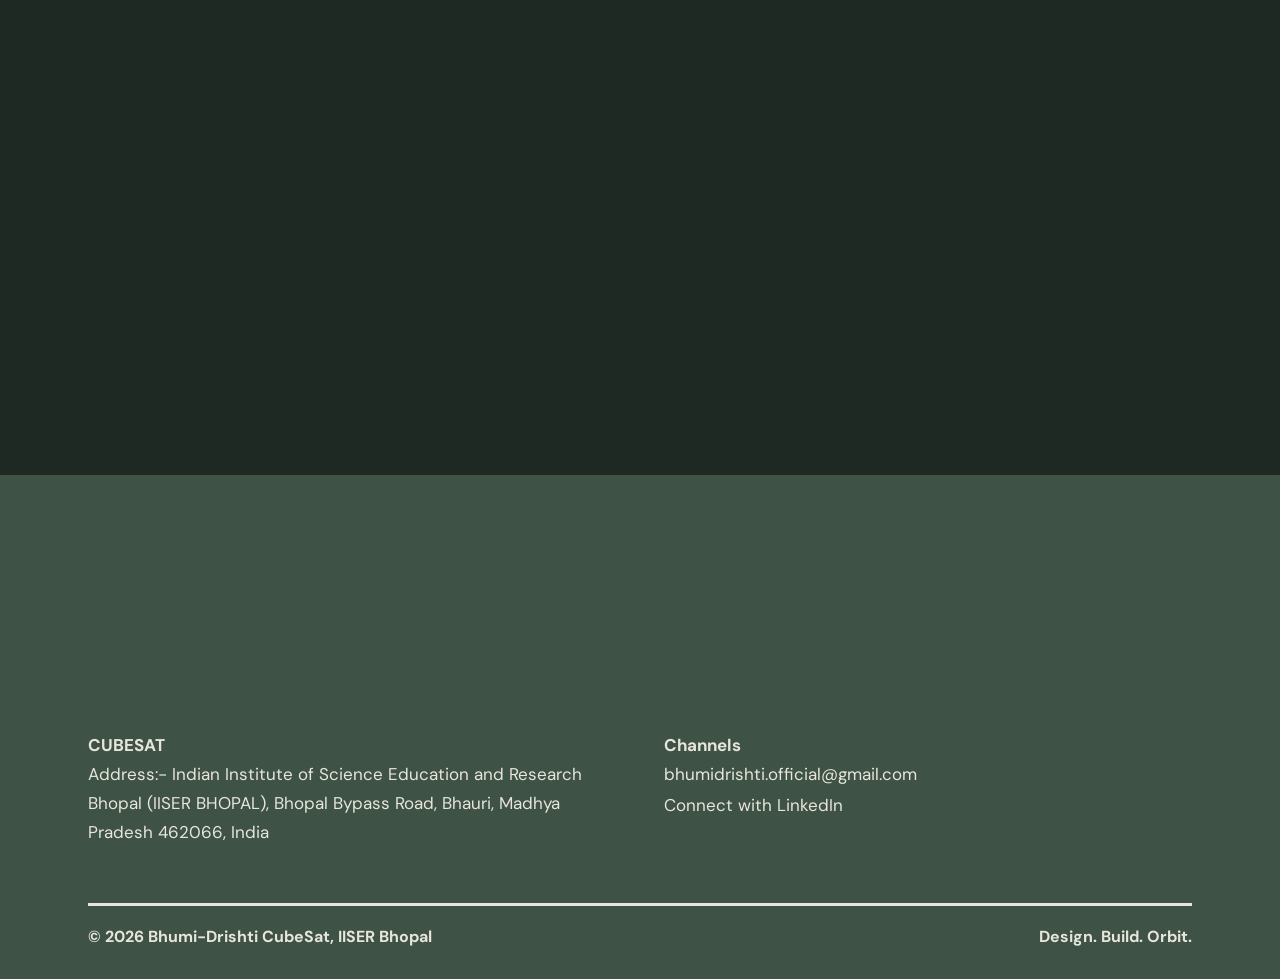
==== commit b8e74d82: "Update index.html" ====
--- a/index.html
+++ b/index.html
@@ -21,7 +21,7 @@
   </nav>
 </header>
 
-<main id="top">
+<main id="top" class="band-dark">
   <div class="wrap">
     <div class="eyebrow">CubeSat</div>
     <h1><span class="h1a">Bhumi</span><br><span class="h1a accent">Drishti</span></h1>
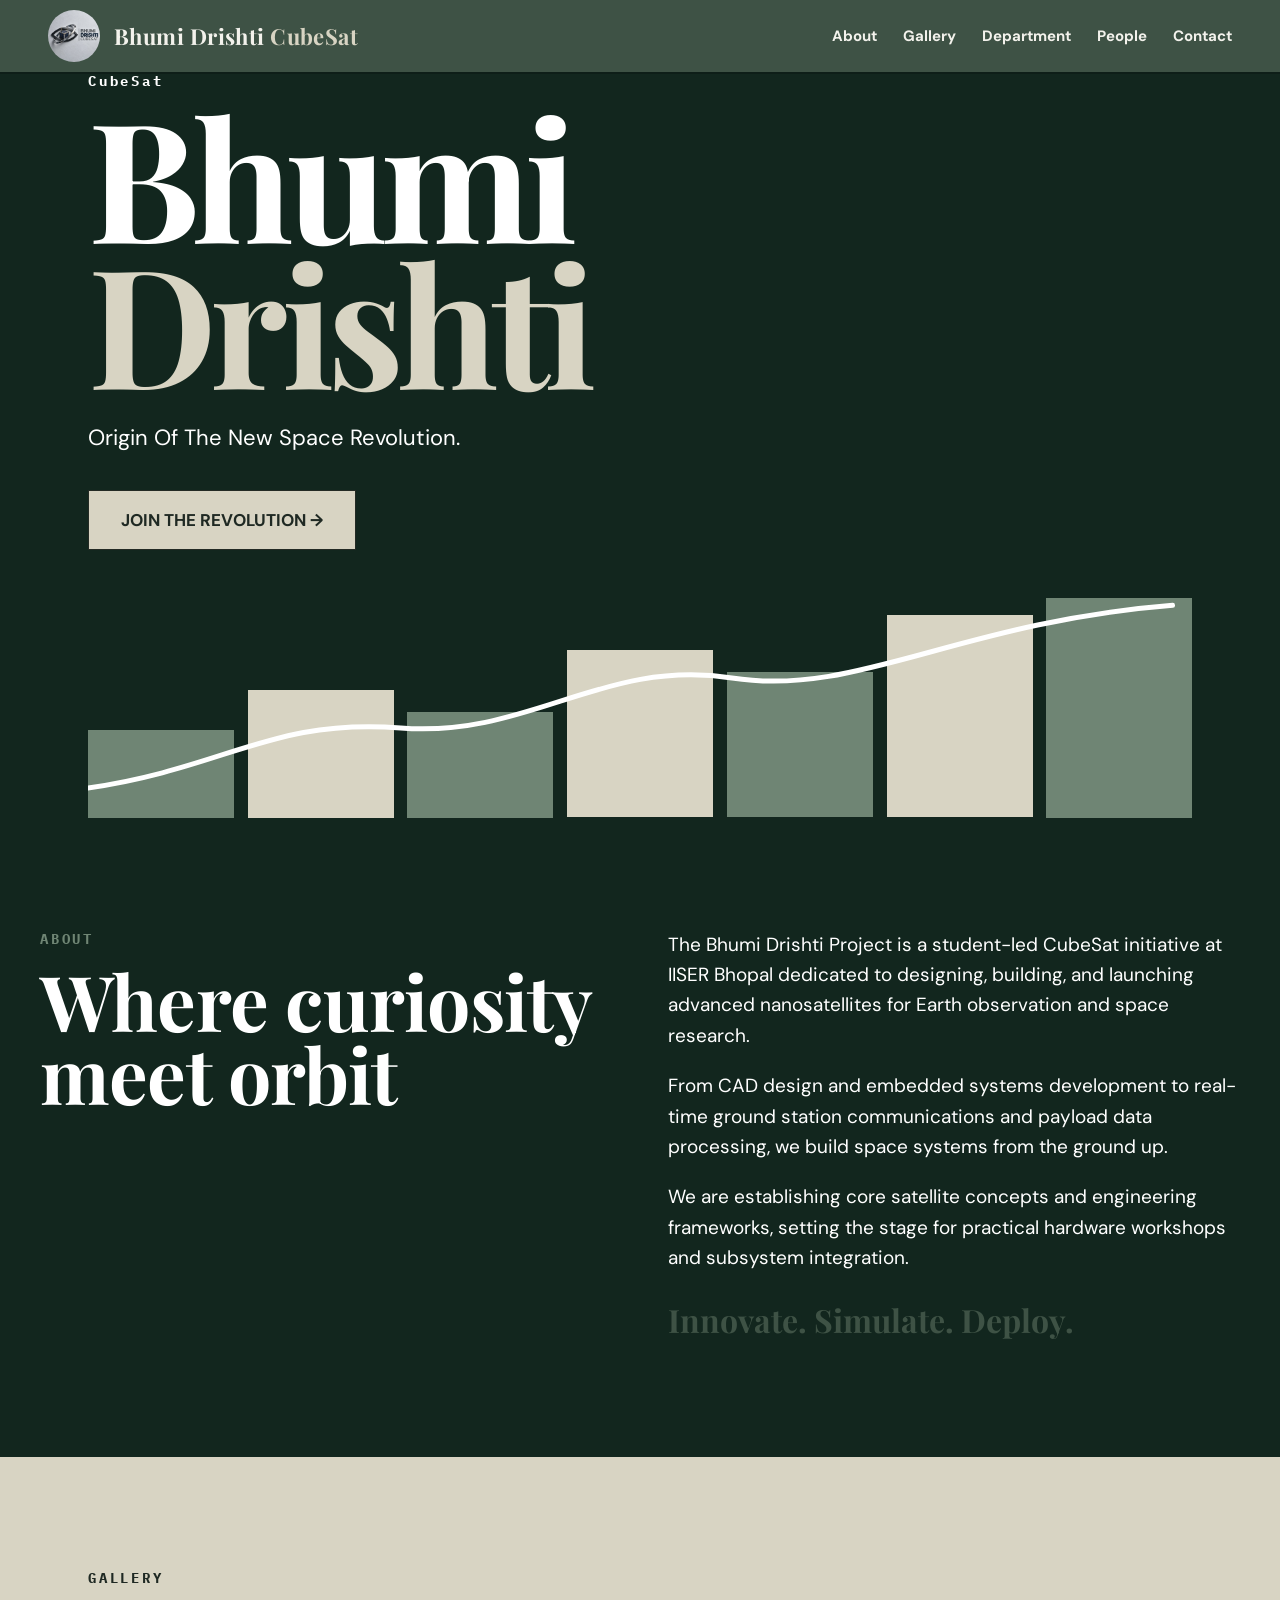
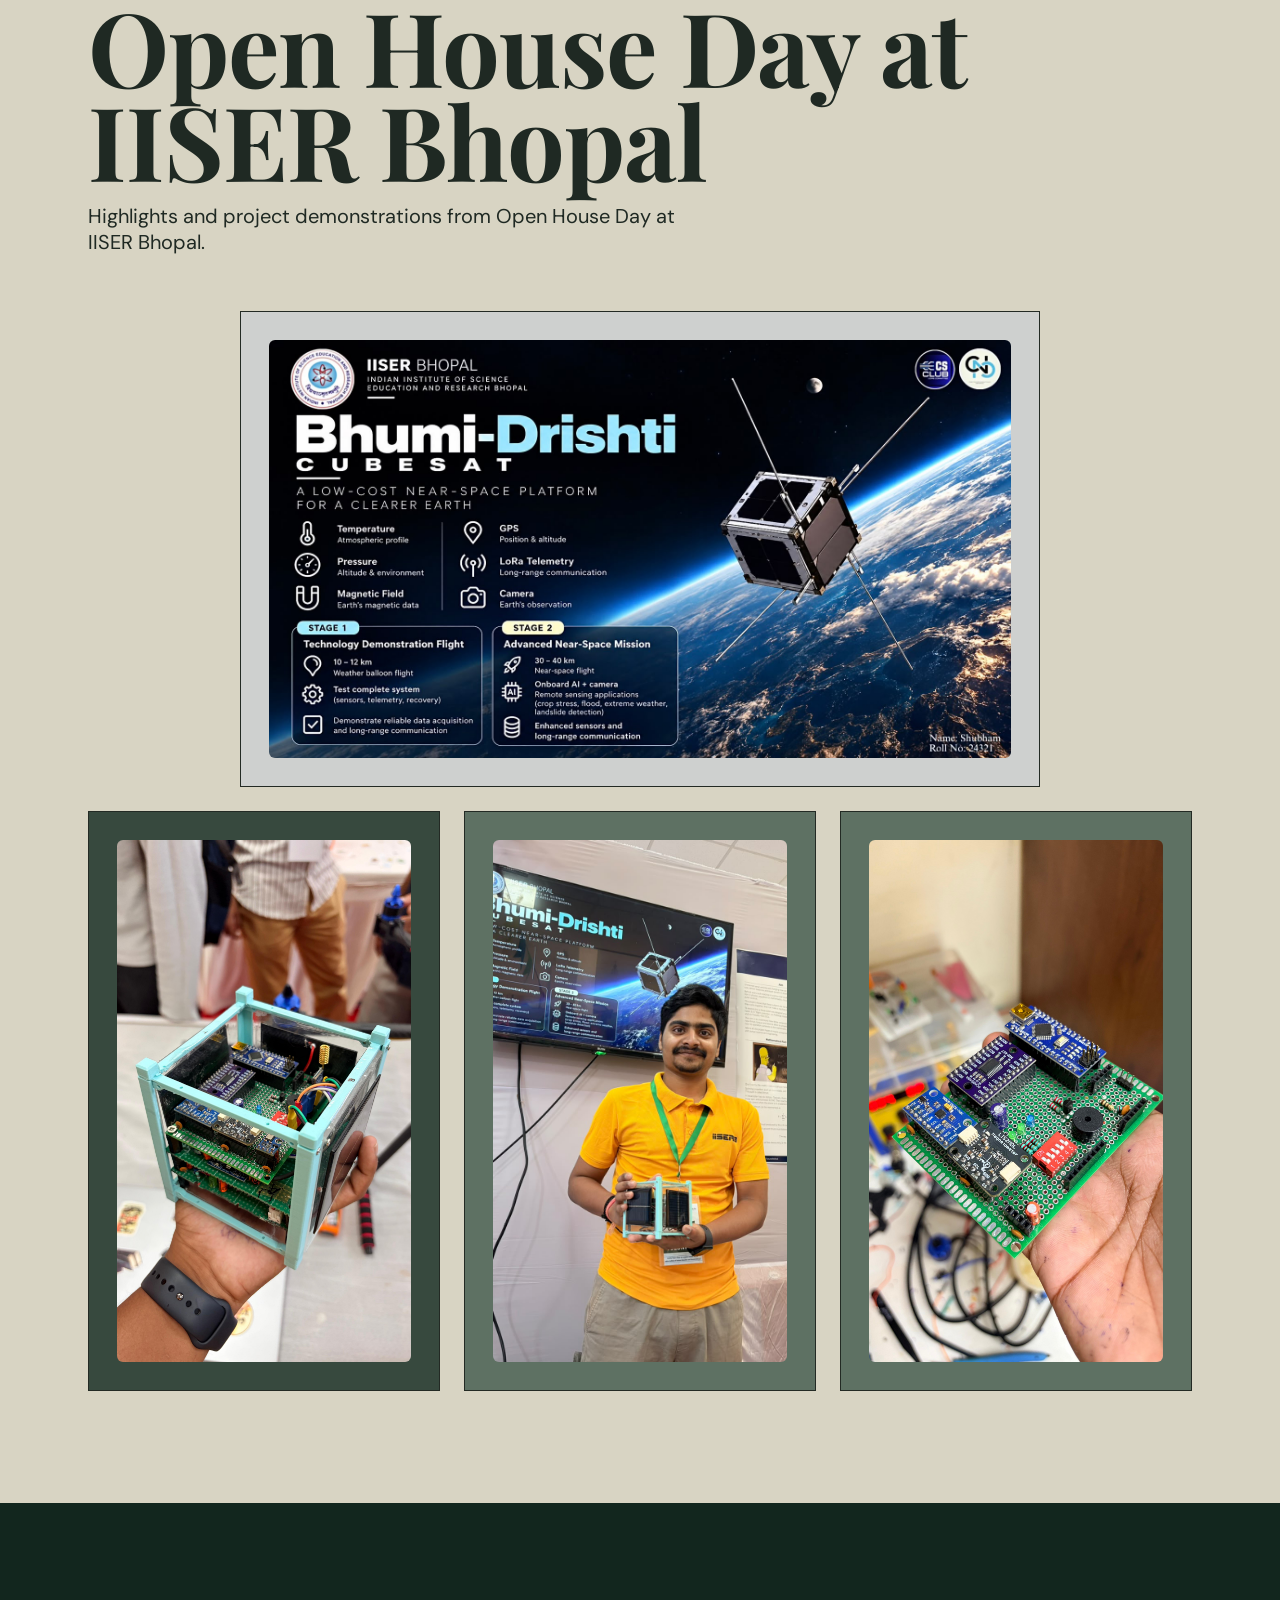
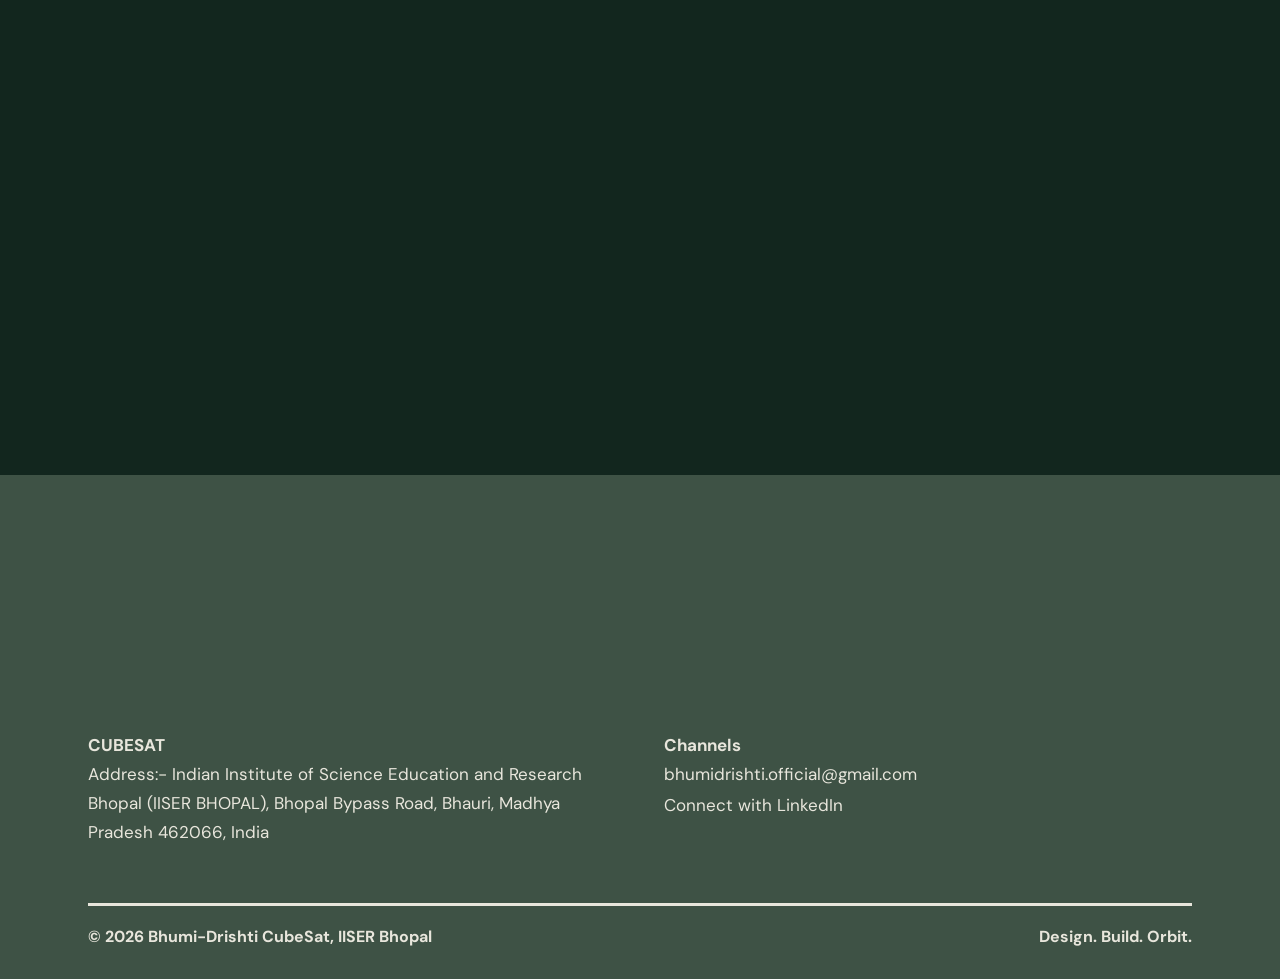
==== commit 483fd830: "Fix typo in main tag ID from 'top' to 'ttp'" ====
--- a/index.html
+++ b/index.html
@@ -21,7 +21,7 @@
   </nav>
 </header>
 
-<main id="top" class="band-dark">
+<main id="ttp" class="band-dark">
   <div class="wrap">
     <div class="eyebrow">CubeSat</div>
     <h1><span class="h1a">Bhumi</span><br><span class="h1a accent">Drishti</span></h1>
--- a/style.css
+++ b/style.css
@@ -283,3 +283,11 @@
   .card:hover,.pcard:hover,.btn:hover{transform:none}
   .card:hover::before,.pcard:hover::before{transform:none}
 }
+
+/* ===== Hero Section Dark Green Theme ===== */
+main#ttp, 
+.band-dark {
+  background-color: #12261e;
+  color: #ffffff;
+}
+
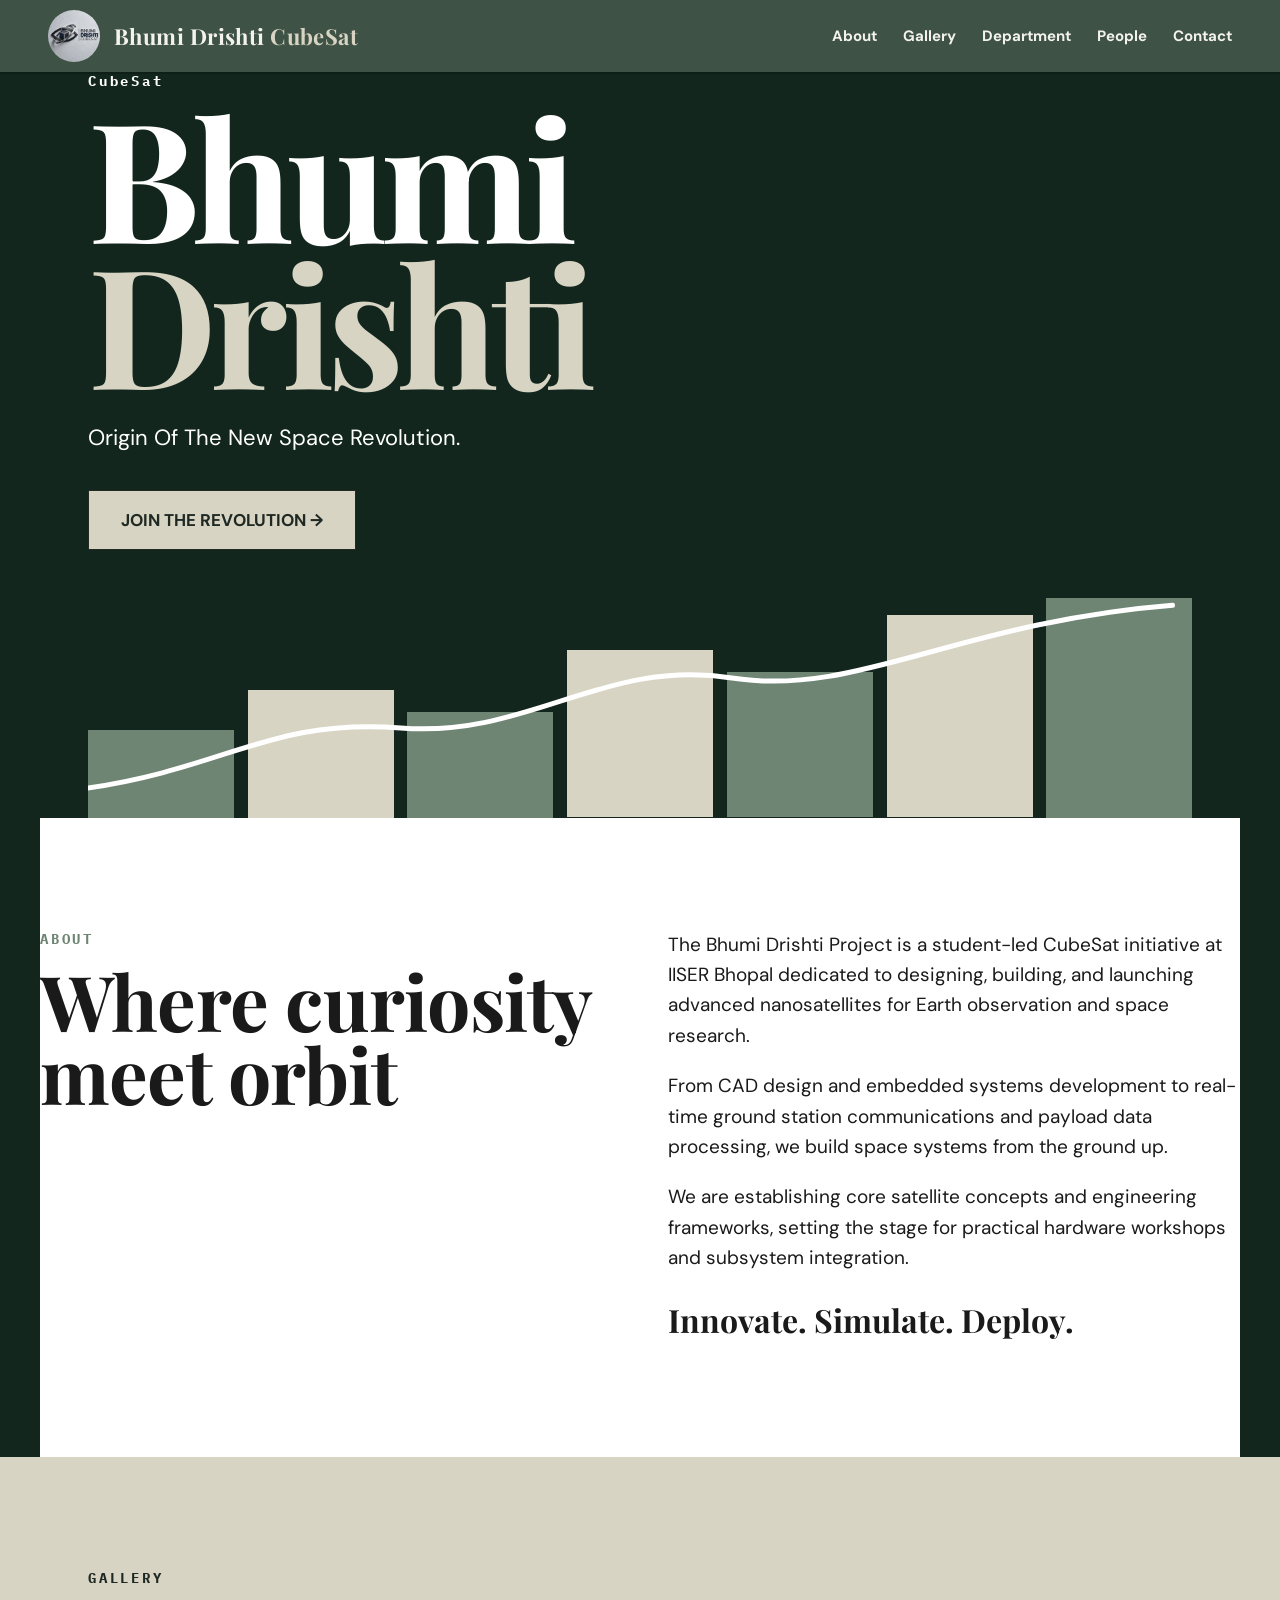
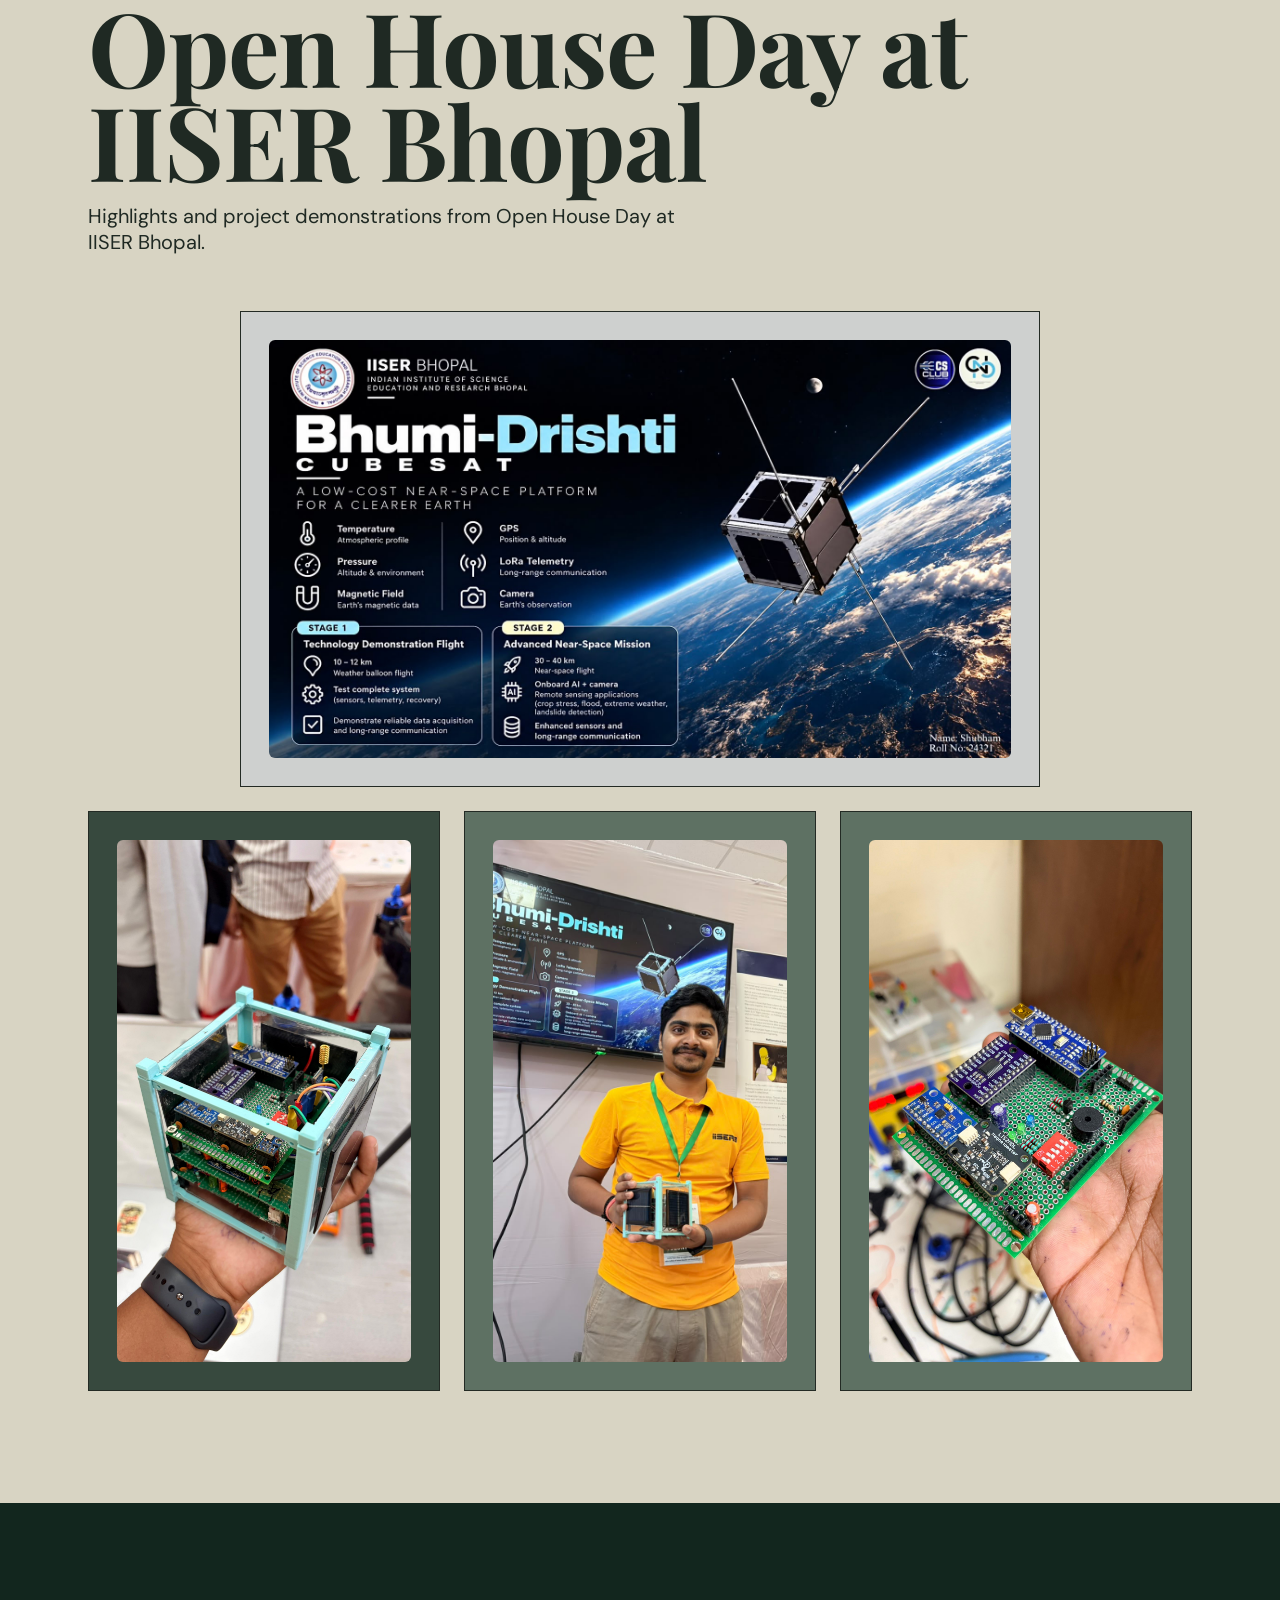
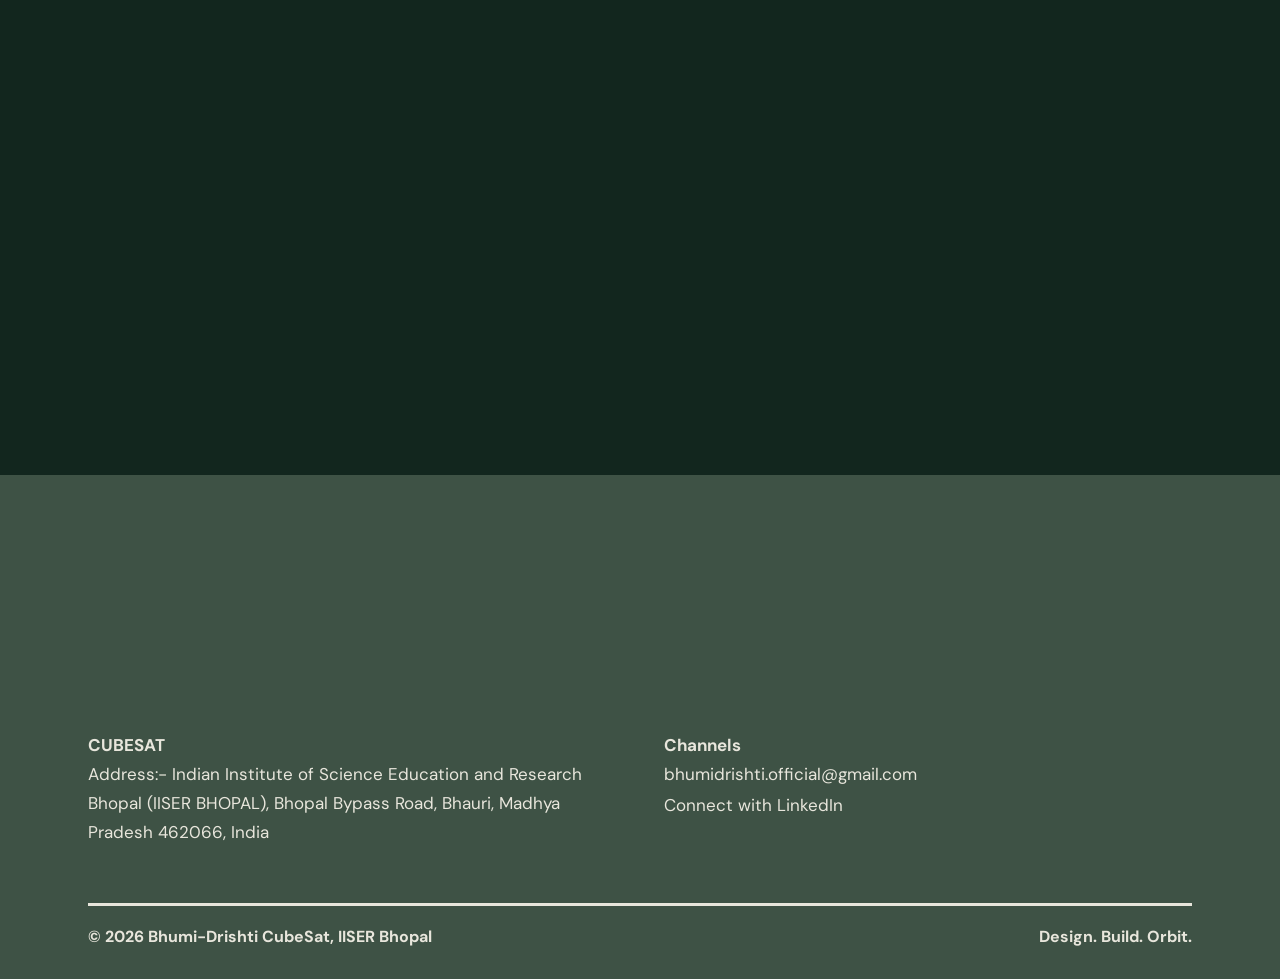
==== commit 3ce522ab: "Fix main ID typo and update section class" ====
--- a/style.css
+++ b/style.css
@@ -284,10 +284,27 @@
   .card:hover::before,.pcard:hover::before{transform:none}
 }
 
-/* ===== Hero Section Dark Green Theme ===== */
-main#ttp, 
+/* Keep main hero top section dark green */
+main#top, 
 .band-dark {
   background-color: #12261e;
   color: #ffffff;
 }
 
+main#top h1, 
+main#top .lead, 
+main#top .eyebrow {
+  color: #ffffff;
+}
+
+/* White background specifically for About section */
+.band-light,
+#about {
+  background-color: #ffffff;
+  color: #1a1a1a;
+}
+
+#about h2,
+#about .copy p {
+  color: #1a1a1a;
+}
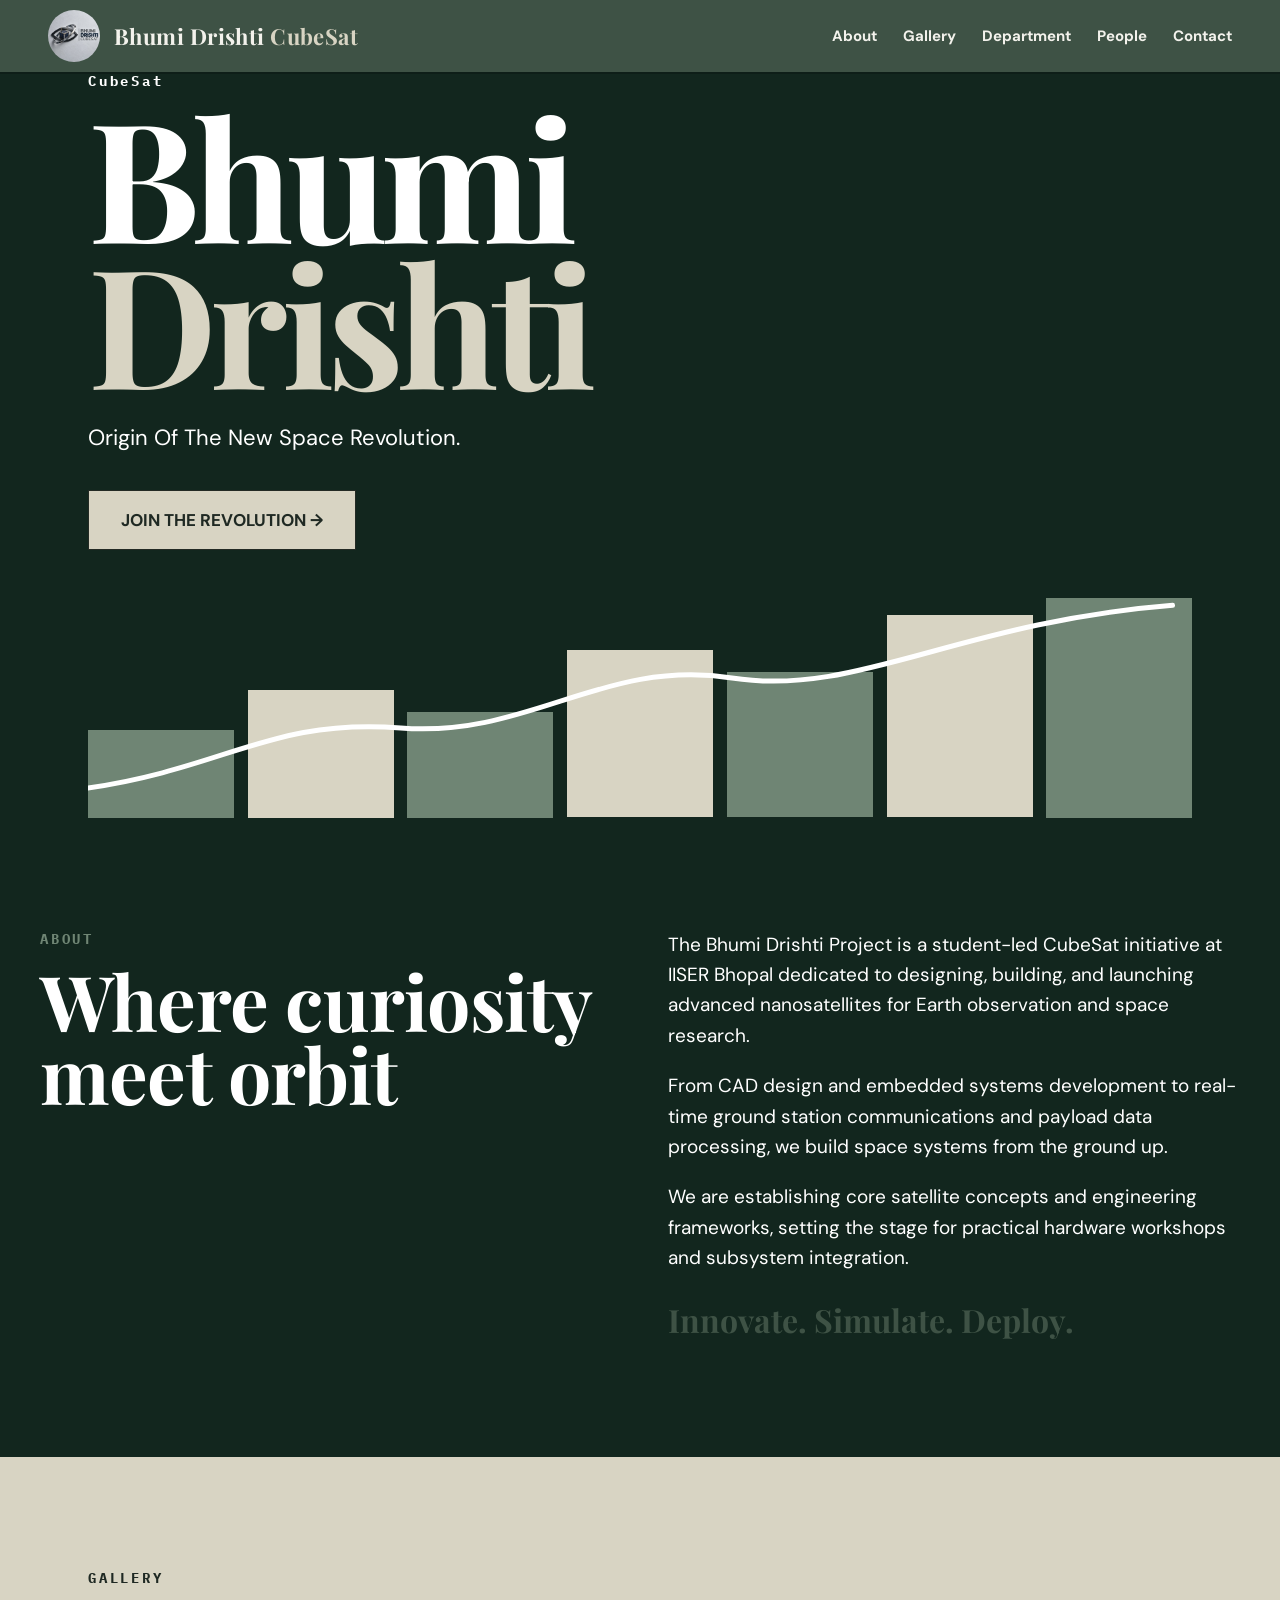
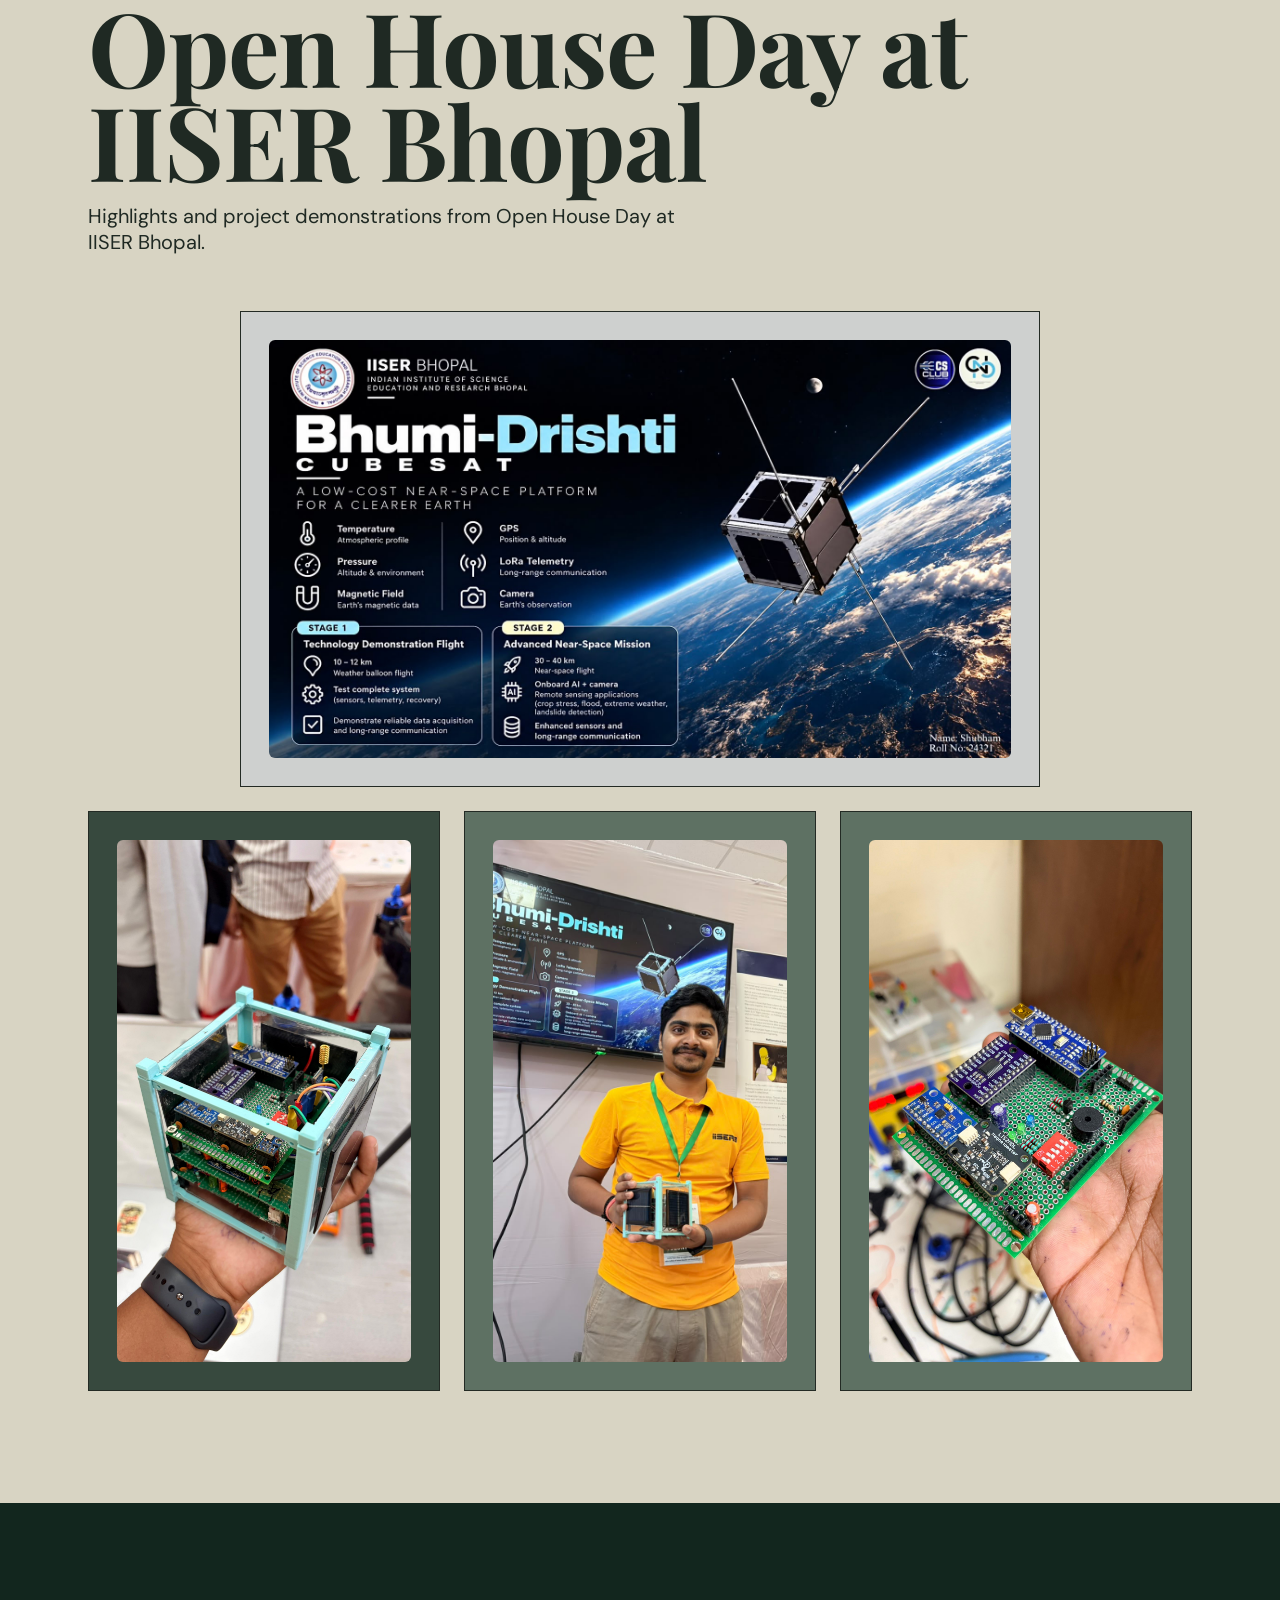
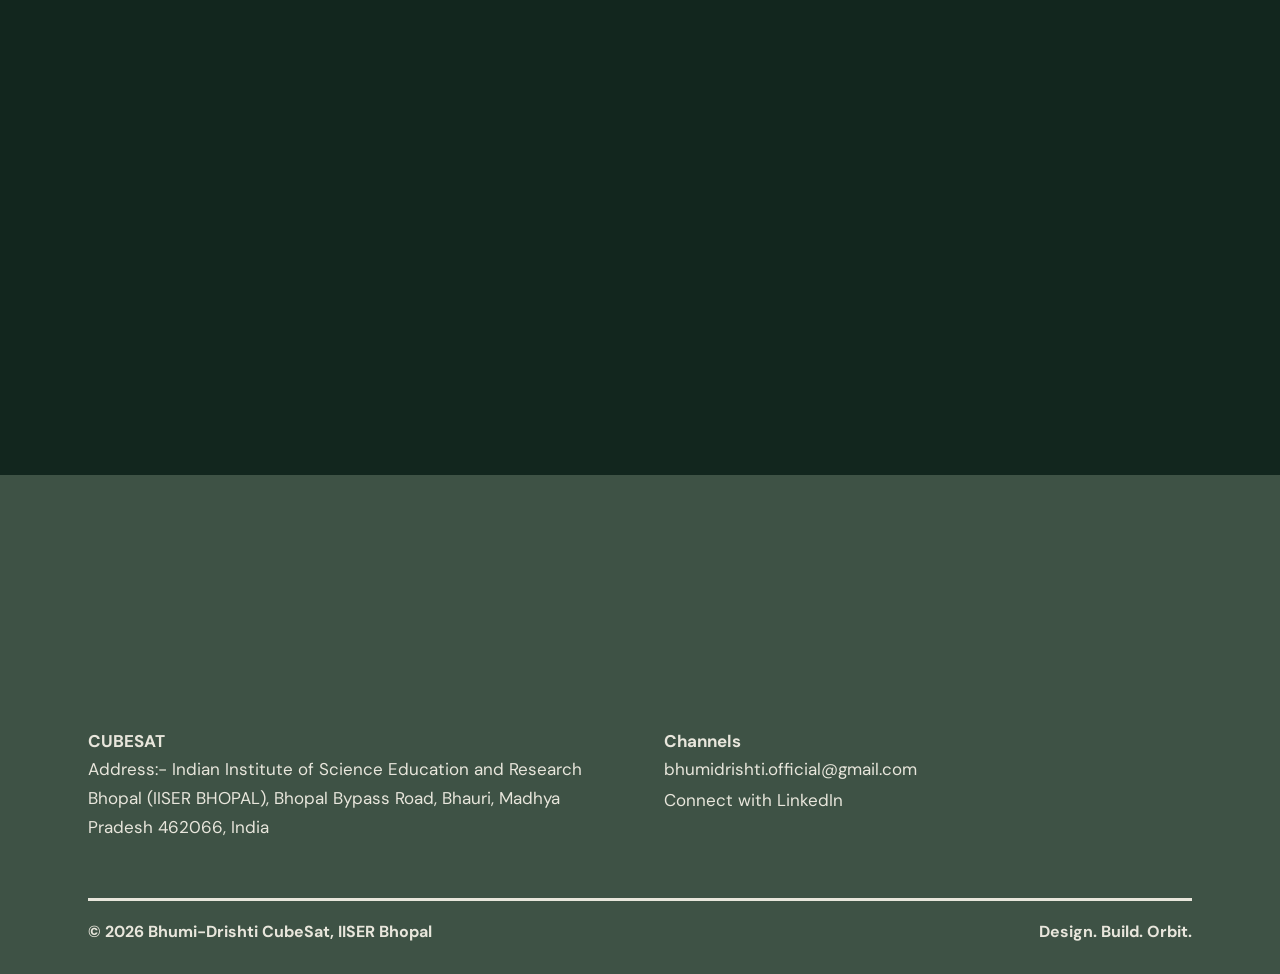
==== commit 5d5e3e4c: "Update index.html" ====
--- a/index.html
+++ b/index.html
@@ -86,7 +86,6 @@
       <div class="wrap">
         <div class="rv hello">
           <div class="big">Bhumi Drishti</div>
-          <img src="bhumidrishtilogo.png" alt="Bhumi Drishti project logo">
         </div>
         <div class="cols">
           <div><strong>CUBESAT</strong><br>Address:- Indian Institute of Science Education and Research Bhopal (IISER BHOPAL), Bhopal Bypass Road, Bhauri, Madhya Pradesh 462066, India</div>
--- a/style.css
+++ b/style.css
@@ -285,26 +285,8 @@
 }
 
 /* Keep main hero top section dark green */
-main#top, 
+main#ttp, 
 .band-dark {
   background-color: #12261e;
   color: #ffffff;
 }
-
-main#top h1, 
-main#top .lead, 
-main#top .eyebrow {
-  color: #ffffff;
-}
-
-/* White background specifically for About section */
-.band-light,
-#about {
-  background-color: #ffffff;
-  color: #1a1a1a;
-}
-
-#about h2,
-#about .copy p {
-  color: #1a1a1a;
-}
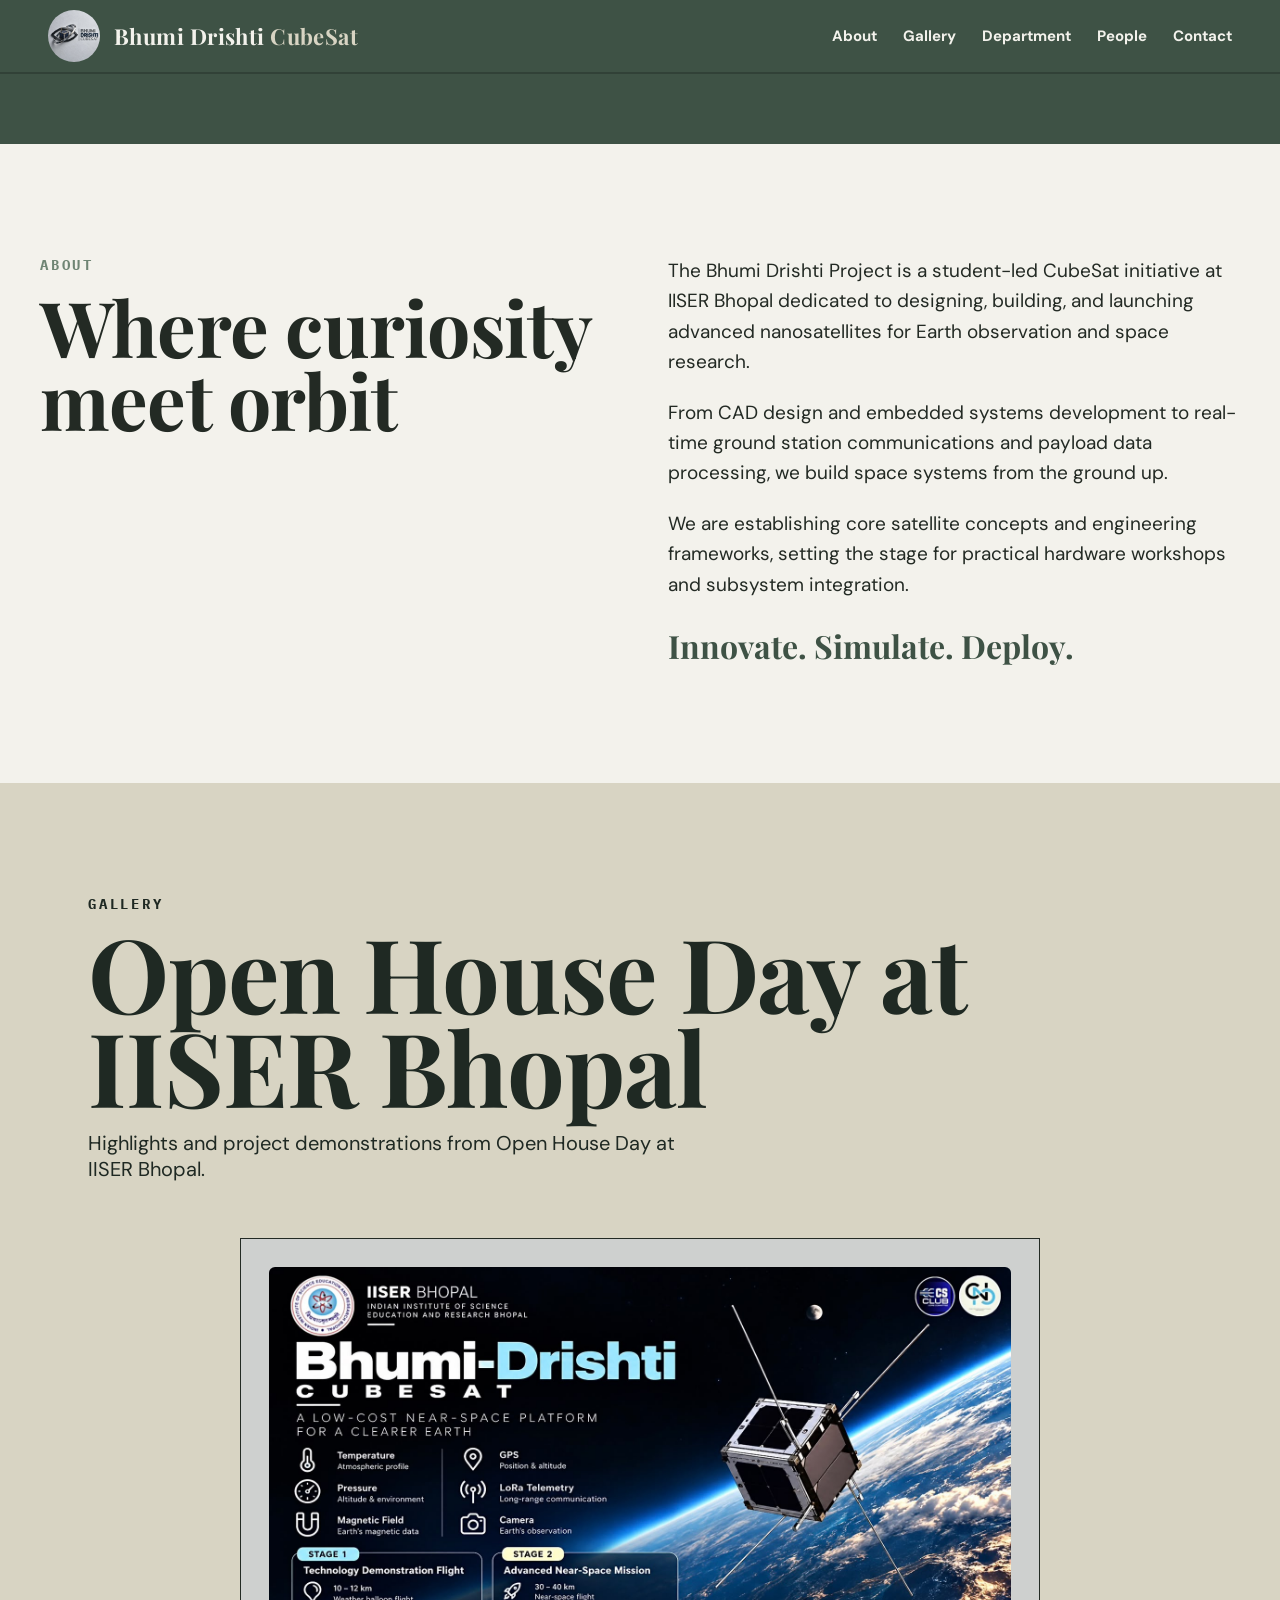
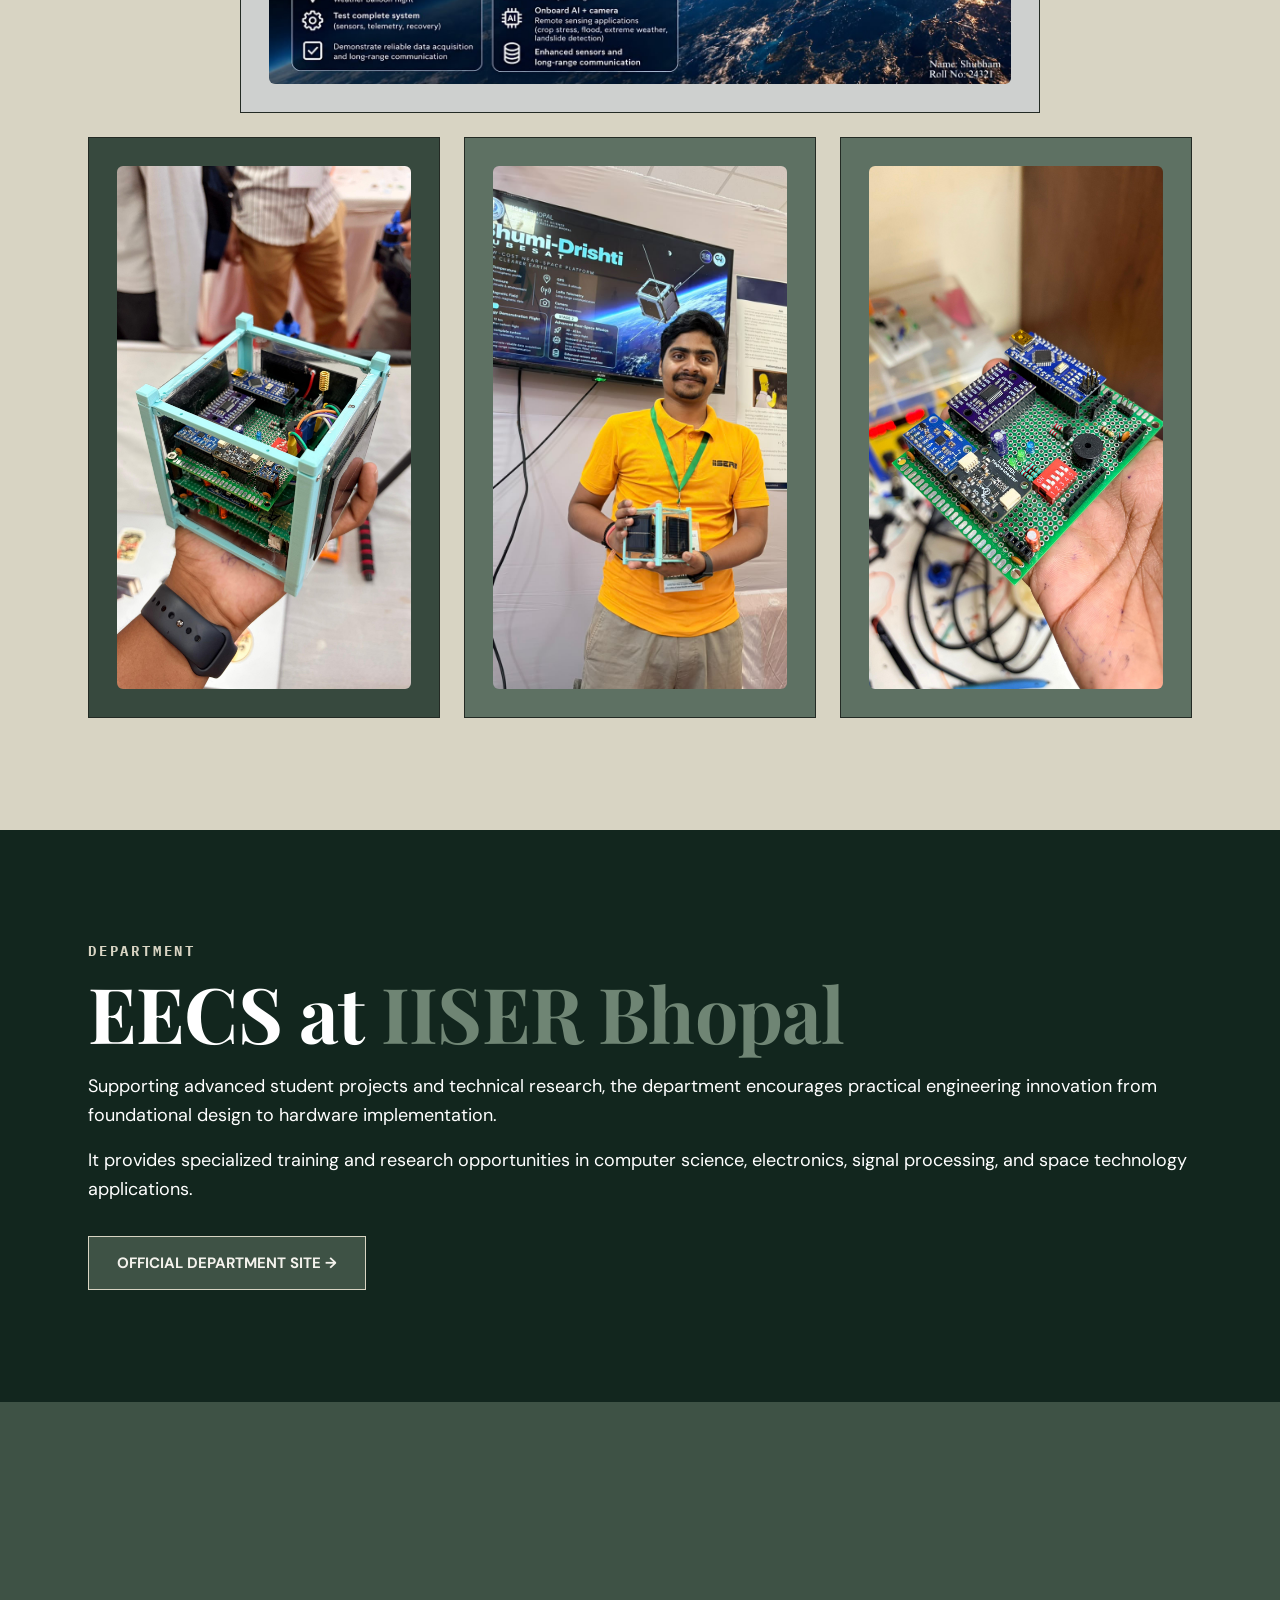
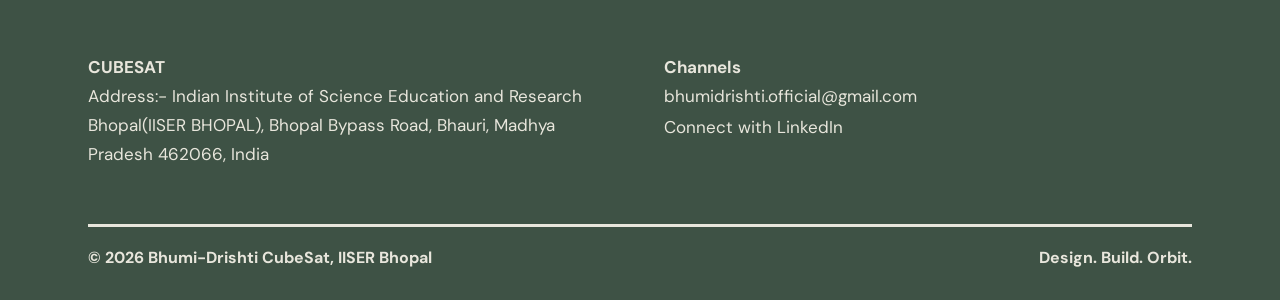
==== commit 9b0d9d5c: "Refactor main section and add hero content Updated main section ID and added a hero section with log" ====
--- a/index.html
+++ b/index.html
@@ -21,7 +21,9 @@
   </nav>
 </header>
 
-<main id="ttp" class="band-dark">
+<main id="top">
+<section class="hero">
+  <div class="hero-logo" aria-hidden="true"></div>
   <div class="wrap">
     <div class="eyebrow">CubeSat</div>
     <h1><span class="h1a">Bhumi</span><br><span class="h1a accent">Drishti</span></h1>
@@ -88,7 +90,7 @@
           <div class="big">Bhumi Drishti</div>
         </div>
         <div class="cols">
-          <div><strong>CUBESAT</strong><br>Address:- Indian Institute of Science Education and Research Bhopal (IISER BHOPAL), Bhopal Bypass Road, Bhauri, Madhya Pradesh 462066, India</div>
+          <div><strong>CUBESAT</strong><br>Address:- Indian Institute of Science Education and Research Bhopal(IISER BHOPAL), Bhopal Bypass Road, Bhauri, Madhya Pradesh 462066, India</div>
           <div class="links">
             <strong>Channels</strong>
             <a href="bhumidrishti.official@gmail.com">bhumidrishti.official@gmail.com</a>
@@ -123,3 +125,4 @@
 <script src="script.js?v=6"></script>
 </body>
 </html>
+
--- a/style.css
+++ b/style.css
@@ -66,7 +66,7 @@
 }
 
 .hero .wrap {
-    position: relative;
+    position: absolute;
     z-index: 2;
 }
 
